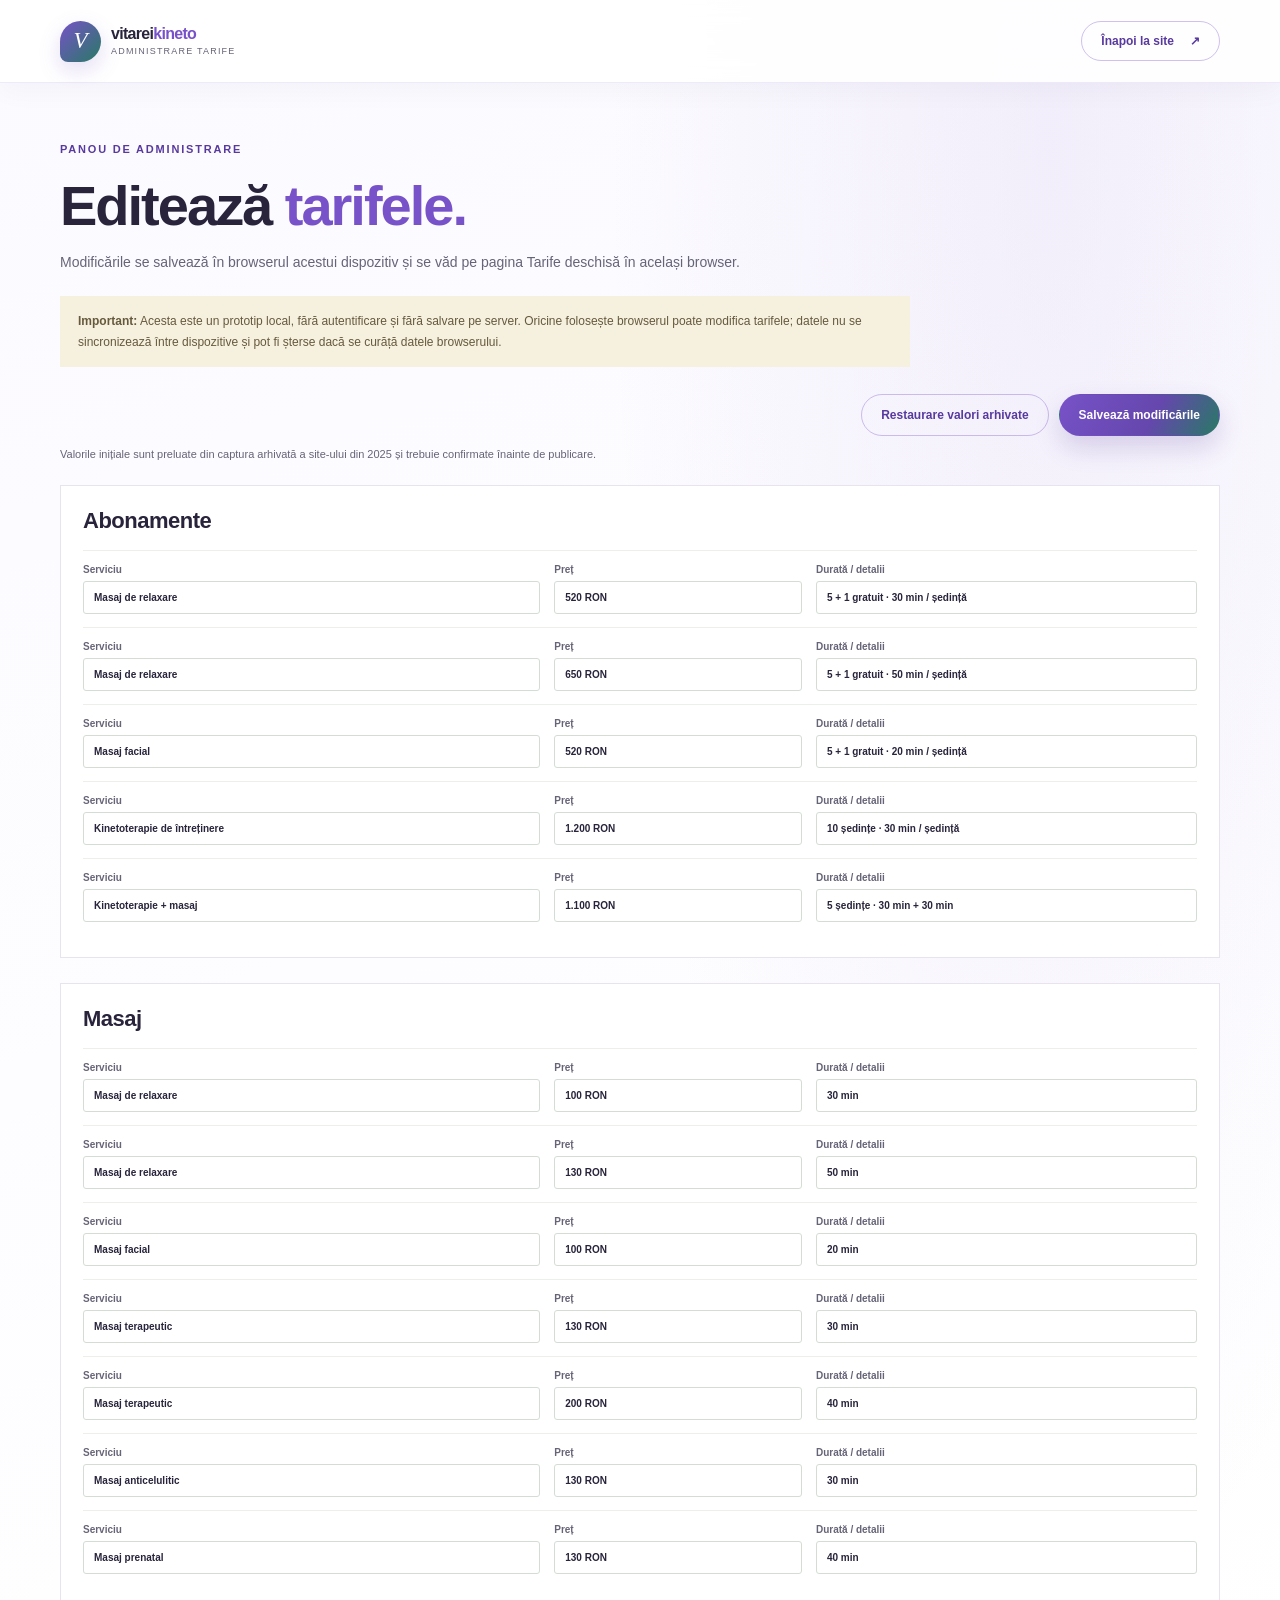
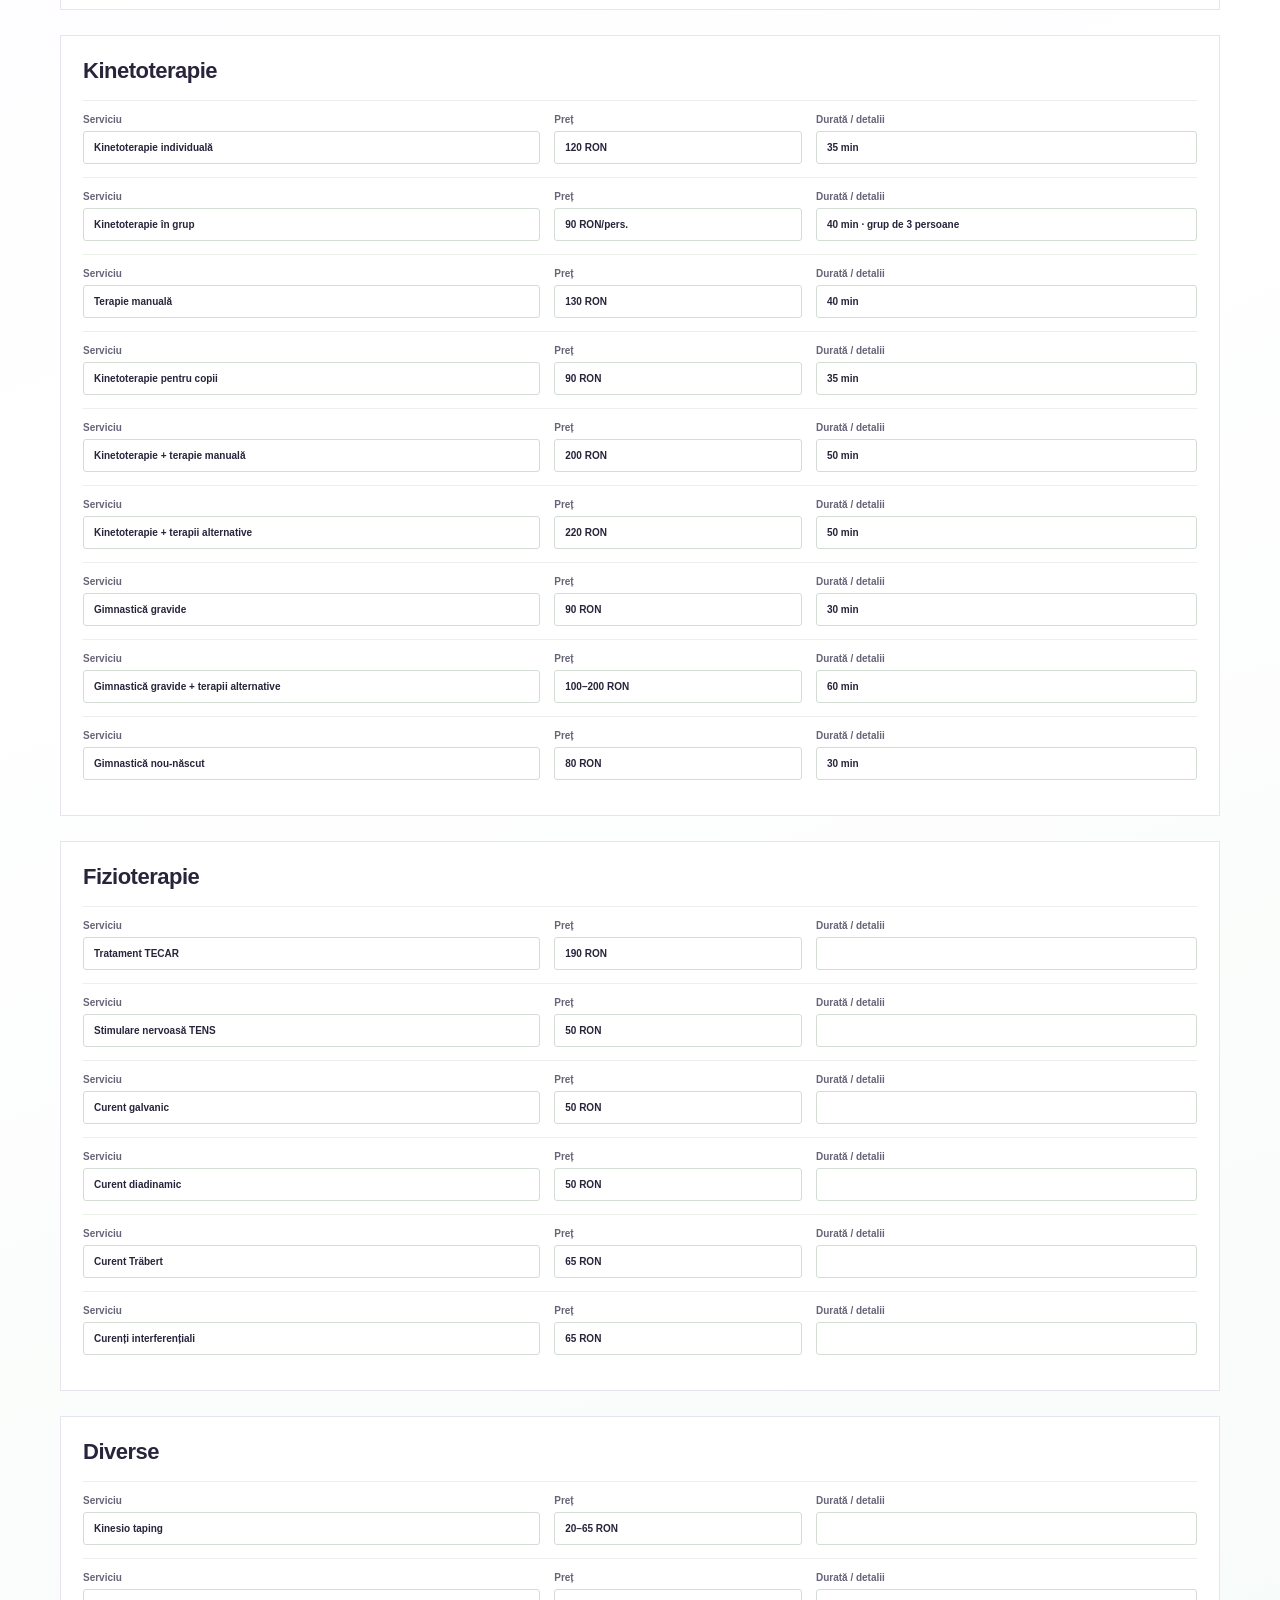
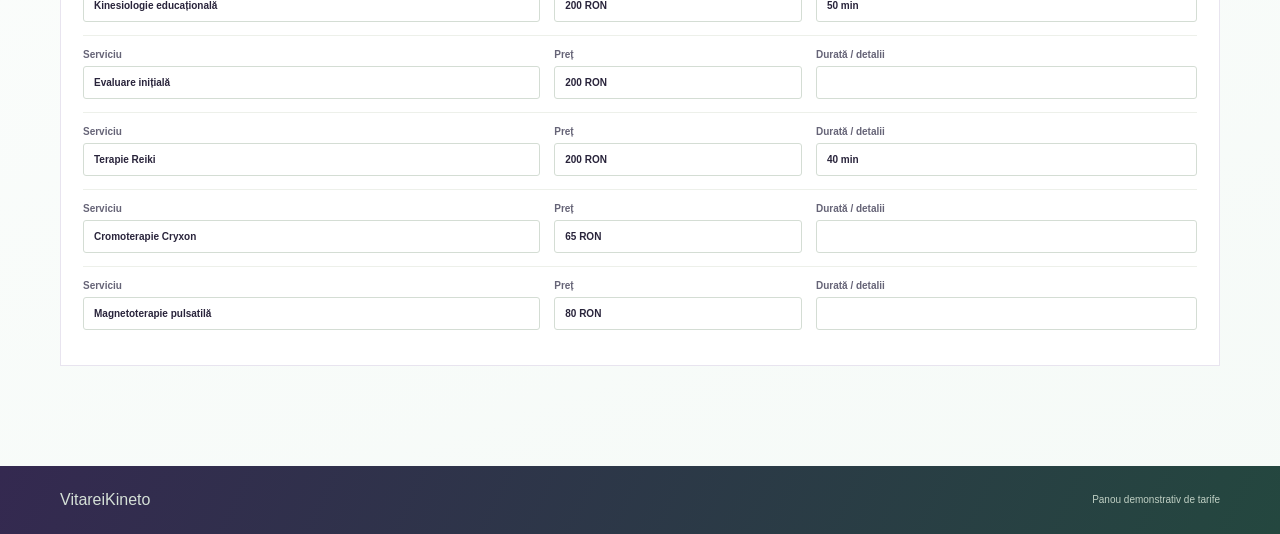
==== admin.html @ f24ebfab "Publish VitareiKineto website Co-authored-by: Copilot <223556219+Copilot@users.noreply.github.com>" ====
<!doctype html>
<html lang="ro">
<head>
  <meta charset="utf-8">
  <meta name="viewport" content="width=device-width, initial-scale=1">
  <meta name="theme-color" content="#f6f7f1">
  <title>Administrare tarife — VitareiKineto</title>
  <link rel="stylesheet" href="styles.css">
  <script src="data.js" defer></script>
  <script src="admin.js" defer></script>
</head>
<body class="admin-page">
  <header class="site-header">
    <div class="container header-inner">
      <a class="brand" href="index.html"><span class="brand-mark" aria-hidden="true">V</span><span class="brand-name">vitarei<span>kineto</span><small>administrare tarife</small></span></a>
      <a class="button button-outline admin-back" href="index.html#tarife">Înapoi la site <span aria-hidden="true">↗</span></a>
    </div>
  </header>
  <main class="admin-main">
    <div class="container admin-container">
      <p class="eyebrow">Panou de administrare</p>
      <h1>Editează <span>tarifele.</span></h1>
      <p class="admin-intro">Modificările se salvează în browserul acestui dispozitiv și se văd pe pagina Tarife deschisă în același browser.</p>
      <div class="admin-warning"><strong>Important:</strong> Acesta este un prototip local, fără autentificare și fără salvare pe server. Oricine folosește browserul poate modifica tarifele; datele nu se sincronizează între dispozitive și pot fi șterse dacă se curăță datele browserului.</div>
      <div class="admin-toolbar"><p id="admin-status" role="status" aria-live="polite"></p><div><button class="button button-outline" id="reset-prices" type="button">Restaurare valori arhivate</button><button class="button button-primary" id="save-prices" type="button">Salvează modificările</button></div></div>
      <p class="admin-source">Valorile inițiale sunt preluate din captura arhivată a site-ului din 2025 și trebuie confirmate înainte de publicare.</p>
      <div id="admin-price-editor"></div>
    </div>
  </main>
  <footer class="site-footer"><div class="container footer-inner"><a href="index.html">VitareiKineto</a><small>Panou demonstrativ de tarife</small></div></footer>
</body>
</html>
---- styles.css ----
:root {
  --ink: #29243b;
  --muted: #666477;
  --green: #287a65;
  --green-dark: #174c40;
  --green-light: #eaf5f0;
  --purple: #7752c8;
  --purple-dark: #583a9f;
  --purple-soft: #f3effb;
  --cream: #fbfafc;
  --white: #fff;
  --line: #e8e4ef;
  --rust: #b8795b;
  --shadow: 0 18px 50px rgba(50, 38, 73, .12);
  font-family: "DM Sans", "Segoe UI", sans-serif;
  color: var(--ink);
  background: var(--cream);
  scroll-behavior: smooth;
}

* { box-sizing: border-box; }
body { margin: 0; min-width: 320px; background: radial-gradient(circle at top, #faf7ff 0%, #f5f3fb 35%, #eefaf4 100%); }
img { display: block; max-width: 100%; }
a { color: inherit; }
button, input, textarea { font: inherit; }
.container { width: min(1160px, calc(100% - 48px)); margin-inline: auto; }
.section { padding: 104px 0; scroll-margin-top: 85px; }
.section-soft { background: rgba(237, 241, 233, .9); }
.skip-link { position: absolute; z-index: 20; top: -50px; left: 16px; padding: 12px 18px; background: var(--white); }
.skip-link:focus { top: 12px; }

.site-header { position: sticky; z-index: 10; top: 0; border-bottom: 1px solid rgba(139,92,246,.12); background: rgba(255,255,255,.82); backdrop-filter: blur(14px); }
.header-inner { min-height: 82px; display: flex; align-items: center; justify-content: space-between; gap: 24px; }
.brand { display: inline-flex; align-items: center; gap: 10px; text-decoration: none; flex: 0 0 auto; }
.brand-mark { width: 41px; height: 41px; display: grid; place-items: center; color: var(--white); background: linear-gradient(135deg, var(--purple) 0%, var(--green) 100%); border-radius: 50% 50% 50% 8px; font-family: Georgia, serif; font-size: 23px; font-style: italic; box-shadow: 0 10px 18px rgba(139,92,246,.25); }
.brand-name { font-family: Manrope, sans-serif; font-size: 16px; line-height: 1.05; font-weight: 800; letter-spacing: -.7px; }
.brand-name > span { color: var(--purple); }
.brand-name small { display: block; padding-top: 4px; color: var(--muted); font: 500 9px "DM Sans", sans-serif; letter-spacing: 1.2px; text-transform: uppercase; }
.main-nav { display: flex; align-items: center; gap: clamp(12px, 1.6vw, 23px); }
.main-nav a { color: #595d7a; text-decoration: none; font-size: 12px; font-weight: 600; transition: color .2s; }
.main-nav a:hover, .main-nav a:focus-visible { color: var(--purple); }
.main-nav .nav-contact { padding: 12px 16px; color: var(--white); background: linear-gradient(135deg, var(--purple) 0%, var(--green) 100%); border-radius: 999px; box-shadow: 0 12px 24px rgba(139,92,246,.25); }
.menu-toggle { display: none; }

.hero { padding: 72px 0 27px; overflow: hidden; }
.hero-grid { display: grid; grid-template-columns: 1.02fr .98fr; align-items: center; gap: 68px; }
.eyebrow { margin: 0 0 20px; color: var(--purple-dark); font-size: 11px; font-weight: 700; letter-spacing: 1.8px; text-transform: uppercase; }
.eyebrow-dot { width: 7px; height: 7px; display: inline-block; margin-right: 8px; border-radius: 50%; background: var(--purple); vertical-align: 1px; }
h1, h2, h3, h4, p, figure { margin-top: 0; }
h1, h2 { font-family: Manrope, "Segoe UI", sans-serif; color: var(--ink); letter-spacing: -2px; }
h1 { margin-bottom: 23px; font-size: clamp(42px, 5.2vw, 67px); line-height: 1.1; font-weight: 600; }
h1 span, h2 span { color: var(--purple); }
.hero-lead { max-width: 510px; margin-bottom: 30px; color: var(--muted); font-size: 16px; line-height: 1.8; }
.button-row { display: flex; flex-wrap: wrap; align-items: center; gap: 12px; }
.button { min-height: 48px; display: inline-flex; align-items: center; justify-content: center; gap: 16px; padding: 0 19px; border: 1px solid transparent; border-radius: 999px; text-decoration: none; font-size: 12px; font-weight: 700; cursor: pointer; transition: transform .2s, box-shadow .2s, background .2s; }
.button:hover { transform: translateY(-2px); }
.button-primary { color: var(--white); background: linear-gradient(135deg, var(--purple) 0%, var(--green) 100%); box-shadow: 0 12px 26px rgba(139,92,246,.25); }
.button-primary:hover { background: linear-gradient(135deg, var(--purple-dark) 0%, var(--green-dark) 100%); }
.button-quiet { color: var(--purple-dark); background: transparent; }
.button-outline { color: var(--purple-dark); border-color: rgba(139,92,246,.35); background: transparent; }
.button-light { color: var(--green-dark); background: var(--white); }
.hero-note { display: flex; align-items: center; gap: 11px; max-width: 380px; margin-top: 43px; color: var(--muted); font-size: 12px; line-height: 1.6; }
.note-icon { display: grid; width: 32px; height: 32px; flex: 0 0 auto; place-items: center; color: var(--rust); border: 1px solid #d8cabc; border-radius: 50%; }
.hero-visual { position: relative; min-height: 430px; }
.hero-visual > img { width: 100%; height: 430px; object-fit: cover; border-radius: 47% 47% 8px 8px; box-shadow: 0 24px 50px rgba(32, 55, 47, .12); }
.visual-caption { position: absolute; left: -28px; bottom: 36px; display: flex; align-items: center; gap: 12px; padding: 15px 20px; color: var(--ink); background: rgba(255,255,255,.96); box-shadow: var(--shadow); font-size: 12px; line-height: 1.7; border: 1px solid rgba(57,100,81,.08); }
.caption-icon { display: grid; width: 39px; height: 39px; place-items: center; color: var(--green); border-radius: 50%; background: var(--green-light); font-size: 18px; }
.visual-label { position: absolute; right: 12px; bottom: 12px; padding: 8px 10px; color: #fff; background: rgba(32,62,51,.74); font-size: 8px; font-weight: 700; letter-spacing: 1.2px; }
.hero-bottom { display: flex; align-items: center; gap: 18px; margin-top: 49px; color: #77847c; font-size: 10px; letter-spacing: .3px; }
.hero-line { width: 60px; height: 1px; background: #b9c5ba; }

.intro-grid, .equipment-grid { display: grid; grid-template-columns: .9fr 1.1fr; gap: 100px; align-items: start; }
h2 { margin-bottom: 0; font-size: clamp(34px, 4vw, 48px); line-height: 1.18; font-weight: 600; }
.intro-copy { max-width: 570px; padding-top: 4px; }
.intro-copy p, .equipment-copy > p, .method-copy > p, .contact-copy > p { color: var(--muted); font-size: 14px; line-height: 1.9; }
.intro-copy p:first-child { color: var(--ink); font-size: 17px; }
.intro-copy .about-promise { margin-bottom: 12px; color: var(--green); font-weight: 700; }
.values-list { display: flex; flex-wrap: wrap; gap: 7px; margin: 0 0 18px; }
.values-list span { padding: 7px 10px; color: var(--green); border: 1px solid #cbd6cc; border-radius: 30px; font-size: 10px; font-weight: 700; }
.text-link { display: inline-flex; align-items: center; gap: 12px; margin-top: 11px; color: var(--green); font-size: 12px; font-weight: 700; text-decoration: none; }
.text-link:hover { text-decoration: underline; }

.section-heading { display: flex; align-items: end; justify-content: space-between; gap: 50px; margin-bottom: 43px; }
.section-heading > p { max-width: 370px; margin-bottom: 5px; color: var(--muted); font-size: 13px; line-height: 1.8; }
.trust { padding-top: 30px; }
.trust-grid { display: grid; grid-template-columns: repeat(3, minmax(0, 1fr)); gap: 18px; }
.trust-card { padding: 28px 24px; border: 1px solid rgba(57,100,81,.12); border-radius: 18px; background: rgba(255,255,255,.72); box-shadow: 0 14px 28px rgba(32,55,47,.04); }
.trust-badge { display: inline-flex; align-items: center; justify-content: center; width: 42px; height: 42px; margin-bottom: 18px; color: var(--green); background: linear-gradient(135deg, #edf4ee 0%, #dfece2 100%); border-radius: 50%; font: 700 11px Manrope, sans-serif; }
.trust-card h3 { margin: 0 0 10px; font: 700 18px Manrope, sans-serif; }
.trust-card p { margin: 0; color: var(--muted); font-size: 12px; line-height: 1.8; }
.service-grid { display: grid; grid-template-columns: repeat(3, 1fr); gap: 16px; }
.service-card { min-height: 250px; padding: 25px 24px; border: 1px solid var(--line); background: linear-gradient(180deg, rgba(255,255,255,.82) 0%, rgba(247,250,245,.94) 100%); border-radius: 18px; transition: transform .2s, box-shadow .2s, border-color .2s; }
.service-card:hover { transform: translateY(-4px); box-shadow: var(--shadow); border-color: rgba(57,100,81,.22); }
.service-icon { width: 42px; height: 42px; display: grid; place-items: center; margin-bottom: 15px; color: var(--green); background: linear-gradient(135deg, #edf3ee 0%, #e0eadf 100%); border-radius: 50%; font-size: 20px; box-shadow: inset 0 0 0 1px rgba(57,100,81,.06); }
.service-number { margin-bottom: 7px; color: #a1aea4; font-size: 9px; letter-spacing: 1.4px; }
.service-card h3 { margin-bottom: 9px; font: 700 17px Manrope, sans-serif; }
.service-description { min-height: 43px; margin-bottom: 6px; color: var(--muted); font-size: 12px; line-height: 1.7; }
.service-card .text-link { margin-top: 10px; font-size: 11px; }
.service-modal { position: fixed; inset: 0; z-index: 50; display: grid; place-items: center; padding: 24px; }
.service-modal[hidden] { display: none; }
.service-modal-backdrop { position: absolute; inset: 0; background: rgba(17, 27, 24, .52); backdrop-filter: blur(2px); }
.service-modal-dialog { position: relative; z-index: 1; width: min(760px, 100%); max-height: 80vh; overflow: auto; padding: 34px 28px 28px; background: linear-gradient(180deg, #ffffff 0%, #f8faf7 100%); border: 1px solid rgba(57,100,81,.14); border-radius: 16px; box-shadow: 0 28px 80px rgba(32, 55, 47, .18); }
.service-modal-close { position: absolute; top: 12px; right: 12px; width: 38px; height: 38px; display: grid; place-items: center; border: 1px solid var(--line); background: var(--white); color: var(--ink); border-radius: 50%; font-size: 24px; line-height: 1; cursor: pointer; transition: transform .2s ease, background .2s ease; }
.service-modal-close:hover { transform: rotate(90deg); background: var(--green-light); }
.service-modal-body h3 { margin-bottom: 16px; color: var(--green); font: 800 28px Manrope, sans-serif; letter-spacing: -.8px; }
.service-modal-body h4 { margin: 18px 0 8px; color: var(--green-dark); font: 700 17px Manrope, sans-serif; }
.service-modal-body p,
.service-modal-body li { color: var(--muted); font-size: 13px; line-height: 1.9; }
.service-modal-body ol,
.service-modal-body ul { margin: 14px 0 18px; padding-left: 22px; }
.service-modal-body li + li { margin-top: 4px; }
.service-modal-body ul { list-style: disc; }
.service-modal-body ol > li { margin-bottom: 10px; }
.service-modal-body strong { color: var(--ink); }
.center-action { margin-top: 32px; text-align: center; }

@media (max-width: 640px) {
  .service-modal { padding: 18px; }
  .service-modal-dialog { padding: 38px 18px 20px; border-radius: 12px; }
  .service-modal-body h3 { font-size: 24px; }
  .service-modal-body p,
  .service-modal-body li { font-size: 12px; }
}

.section-dark { color: var(--white); background: var(--green-dark); }
.method-grid { display: grid; grid-template-columns: .7fr 1.3fr; gap: 64px; align-items: start; }
.method-art { position: relative; }
.method-art img { position: sticky; top: 110px; }
.method-art img { width: 100%; height: 355px; object-fit: cover; border-radius: 7px; }
.eyebrow-light { color: #bdcfc2; }
.method-copy h2 { margin-bottom: 20px; color: var(--white); }
.method-copy h2 span { color: #bdd0c0; }
.method-copy > p { color: #cfdbd0; }
.method-copy .method-intro { color: var(--white); font-size: 16px; }
.method-quote { margin: 20px 0; padding-left: 17px; color: #d7e2d9; border-left: 2px solid #9db8a2; font-family: Georgia, serif; font-size: 16px; font-style: italic; line-height: 1.7; }
.method-quote cite { display: block; color: #aebfb2; font: 11px "DM Sans", sans-serif; }
.method-steps { display: grid; gap: 12px; margin: 28px 0; }
.method-step { padding: 19px; color: var(--ink); background: #f6f7f1; border-radius: 4px; }
.method-step > span { color: var(--green); font-size: 9px; font-weight: 700; letter-spacing: 1.4px; text-transform: uppercase; }
.method-step h3 { margin: 6px 0 9px; font: 700 17px Manrope, sans-serif; }
.method-step p { margin: 7px 0; color: var(--muted); font-size: 12px; line-height: 1.75; }
.method-step > strong { color: var(--green); font-size: 11px; }
.method-price { display: grid; gap: 6px; margin: 20px 0; padding: 20px; border: 1px solid #77917e; }
.method-price span { color: #c6d4c9; font-size: 10px; letter-spacing: 1px; text-transform: uppercase; }
.method-price strong { color: #fff; font: 700 24px Manrope, sans-serif; }
.method-price small { color: #c6d4c9; font-size: 10px; line-height: 1.7; }
.method-copy .archive-conflict { padding: 13px 15px; color: #f0dfb8; border-left: 2px solid #d5b875; background: rgba(255,255,255,.06); font-size: 11px; }
.method-copy .small-note { margin: 18px 0 25px; color: #aebfb2; font-size: 11px; }

.team-grid { display: grid; grid-template-columns: repeat(2, 1fr); gap: 18px; }
.team-card { display: flex; align-items: flex-start; gap: 18px; padding: 20px; border: 1px solid var(--line); background: #fff; }
.team-card > div:last-child { min-width: 0; flex: 1; }
.team-avatar { width: 70px; height: 70px; display: grid; flex: 0 0 auto; place-items: center; border-radius: 50%; font: 700 19px Manrope, sans-serif; }
.avatar-one { color: #496957; background: #dce8da; }
.avatar-two { color: #96674f; background: #f0dfd2; }
.team-card h3 { margin-bottom: 4px; font: 700 16px Manrope, sans-serif; }
.team-card p { margin-bottom: 6px; color: var(--green); font-size: 12px; }
.team-card span { color: var(--muted); font-size: 11px; }
.team-bio p { margin: 11px 0 6px; color: var(--muted); font-size: 11px; line-height: 1.7; }
.team-bio ul { margin: 7px 0 12px; padding-left: 18px; color: var(--muted); font-size: 11px; line-height: 1.8; }

.pricing-heading { margin-bottom: 25px; }
.archive-notice { display: inline-block; margin: 0 0 28px; padding: 11px 14px; color: #6b654e; background: #f6f0df; font-size: 11px; line-height: 1.6; }
.archive-notice a { color: var(--green); font-weight: 700; }
.pricing-list { display: grid; grid-template-columns: repeat(2, minmax(0, 1fr)); gap: 22px; }
.price-group { padding: 22px 24px; background: rgba(255,255,255,.88); border: 1px solid rgba(57,100,81,.12); border-radius: 18px; box-shadow: 0 12px 28px rgba(32, 55, 47, .04); }
.price-category { margin: 0 0 12px; color: var(--green); font: 700 17px Manrope, sans-serif; }
.price-items { display: grid; gap: 10px; }
.price-row { display: flex; align-items: start; justify-content: space-between; gap: 18px; padding: 14px 0; border-bottom: 1px solid #edf0ea; }
.price-row:last-child { padding-bottom: 2px; border-bottom: 0; }
.price-info h4 { margin: 0 0 4px; font-size: 12px; font-weight: 700; }
.price-info p { margin: 0; color: var(--muted); font-size: 10px; line-height: 1.7; }
.price-amount { flex: 0 0 auto; color: var(--green); font: 800 13px Manrope, sans-serif; text-align: right; }
.pricing-footer { display: flex; justify-content: space-between; align-items: center; gap: 20px; margin-top: 24px; color: var(--muted); font-size: 11px; }
.pricing-footer .text-link { margin: 0; }

.gallery-grid { display: grid; grid-template-columns: 1.4fr 1fr 1fr; gap: 15px; }
.gallery-item { position: relative; min-height: 225px; margin: 0; overflow: hidden; background: var(--green-light); }
.gallery-item img { width: 100%; height: 100%; min-height: 225px; object-fit: cover; transition: transform .4s; }
.gallery-item:hover img { transform: scale(1.04); }
.gallery-large img { min-height: 320px; }
.gallery-item figcaption { position: absolute; right: 12px; bottom: 12px; left: 12px; padding: 12px 14px; color: var(--ink); background: rgba(255,255,255,.92); font-size: 12px; font-weight: 700; }
.gallery-item figcaption small { display: block; margin-top: 4px; color: var(--muted); font-size: 9px; font-weight: 400; }

.equipment-grid { grid-template-columns: .85fr 1.15fr; align-items: center; }
.equipment-copy { max-width: 570px; }
.equipment-tags { display: flex; flex-wrap: wrap; gap: 9px; margin: 22px 0; }
.equipment-tags span { padding: 10px 13px; color: var(--green); border: 1px solid #cbd6cc; border-radius: 30px; background: rgba(255,255,255,.5); font-size: 11px; }
.equipment-photo-grid { display: grid; grid-template-columns: repeat(2, minmax(0, 1fr)); gap: 12px; margin: 20px 0 25px; }
.equipment-photo { position: relative; min-width: 0; margin: 0; overflow: hidden; border: 1px solid #d5dfd4; background: #e7eee5; }
.equipment-photo img { width: 100%; aspect-ratio: 1.45; object-fit: cover; transition: transform .3s ease; }
.equipment-photo:hover img { transform: scale(1.035); }
.equipment-photo figcaption { padding: 10px 12px; color: var(--ink); background: #fff; font-size: 11px; font-weight: 700; }
.equipment-photo figcaption small { display: block; margin-top: 4px; color: var(--muted); font-size: 9px; font-weight: 400; }
.equipment-list { display: grid; gap: 10px; margin: 20px 0; }
.equipment-item { padding: 16px; border: 1px solid #d5dfd4; background: rgba(255,255,255,.6); }
.equipment-item h3 { margin: 0 0 7px; color: var(--green-dark); font: 700 14px Manrope, sans-serif; }
.equipment-item p { margin: 0; color: var(--muted); font-size: 11px; line-height: 1.75; }
.small-note { color: var(--muted); font-size: 11px; line-height: 1.7; }

.testimonials { background: rgba(255,255,255,.4); }
.testimonial-grid { display: grid; grid-template-columns: repeat(3, 1fr); gap: 18px; margin-top: 18px; }
.testimonial-card { padding: 28px 24px; border: 1px solid var(--line); background: rgba(255,255,255,.8); box-shadow: 0 10px 26px rgba(32, 55, 47, .04); border-radius: 12px; }
.testimonial-card p { margin: 0 0 18px; color: var(--muted); font-size: 13px; line-height: 1.8; }
.testimonial-meta { display: flex; flex-direction: column; gap: 3px; }
.testimonial-meta strong { color: var(--green-dark); font-size: 12px; }
.testimonial-meta span { color: var(--muted); font-size: 10px; letter-spacing: .08em; text-transform: uppercase; }

.contact { background: #fff; }
.contact-grid { display: grid; grid-template-columns: 1fr .8fr; gap: 95px; align-items: start; }
.contact-copy > p { max-width: 465px; margin-top: 20px; }
.contact-details { display: grid; gap: 17px; margin-top: 33px; }
.contact-details > div { display: flex; gap: 13px; align-items: start; }
.detail-icon { width: 34px; height: 34px; display: grid; flex: 0 0 auto; place-items: center; color: var(--green); border-radius: 50%; background: var(--green-light); font-size: 15px; }
.contact-details p { margin: 0; color: var(--muted); font-size: 12px; line-height: 1.8; }
.contact-details strong { color: var(--ink); }
.contact-details a { text-decoration: none; }
.contact-form { padding: 28px; background: linear-gradient(180deg, #f8faf7 0%, #f1f5ef 100%); border: 1px solid var(--line); border-radius: 18px; box-shadow: 0 16px 38px rgba(32,55,47,.04); }
.contact-form h3 { margin-bottom: 5px; font: 700 19px Manrope, sans-serif; }
.contact-form > p { margin-bottom: 21px; color: var(--muted); font-size: 11px; }
.contact-form label { display: block; margin: 13px 0 6px; color: var(--ink); font-size: 11px; font-weight: 600; }
.contact-form input, .contact-form textarea { width: 100%; padding: 11px 12px; border: 1px solid #d4ddd4; border-radius: 3px; outline: none; background: #fff; }
.contact-form input:focus, .contact-form textarea:focus { border-color: var(--green); box-shadow: 0 0 0 3px rgba(57,100,81,.12); }
.contact-form textarea { resize: vertical; }
.contact-form button { width: 100%; margin-top: 17px; }
.form-status { min-height: 15px; margin: 9px 0 0; color: var(--green); font-size: 10px; }

.site-footer { padding: 25px 0; background: var(--green-dark); color: #d5e0d7; }
.footer-inner { display: flex; align-items: center; justify-content: space-between; gap: 20px; }
.footer-brand .brand-mark { color: var(--green-dark); background: #c9d8c9; }
.footer-brand .brand-name, .footer-brand .brand-name small { color: #fff; }
.footer-brand .brand-name > span { color: #bcd0c1; }
.footer-inner p, .footer-inner small, .footer-admin { margin: 0; color: #c0d0c4; font-size: 10px; }
.footer-inner a { text-decoration: none; }
.footer-admin:hover { text-decoration: underline; }

.admin-main { min-height: 75vh; padding: 60px 0 100px; }
.admin-container > h1 { margin-bottom: 14px; font-size: clamp(38px, 5vw, 56px); }
.admin-intro { max-width: 700px; margin-bottom: 22px; color: var(--muted); font-size: 14px; line-height: 1.7; }
.admin-warning { max-width: 850px; padding: 15px 18px; color: #665a3d; background: #f6f0df; font-size: 12px; line-height: 1.7; }
.admin-toolbar { display: flex; align-items: center; justify-content: space-between; gap: 20px; margin: 27px 0 12px; }
.admin-toolbar > div { display: flex; flex-wrap: wrap; gap: 10px; }
.admin-toolbar .button { min-height: 42px; }
#admin-status { margin: 0; font-size: 12px; }
.admin-status-success { color: var(--green); }
.admin-status-error, .error-message { color: #a33a32; }
.admin-source { margin-bottom: 25px; color: var(--muted); font-size: 11px; }
.admin-category { margin-top: 25px; padding: 22px; background: #fff; border: 1px solid var(--line); }
.admin-category h2 { margin: 0 0 16px; font-size: 22px; letter-spacing: -.5px; }
.admin-price-row { display: grid; grid-template-columns: 1.2fr .65fr 1fr; gap: 14px; padding: 13px 0; border-top: 1px solid #edf0ea; }
.admin-field { display: block; color: var(--muted); font-size: 10px; font-weight: 700; }
.admin-field input { width: 100%; margin-top: 6px; padding: 10px; border: 1px solid #d4ddd4; border-radius: 3px; color: var(--ink); background: #fff; }
.admin-field input:focus { outline: 2px solid rgba(57,100,81,.25); border-color: var(--green); }
.admin-back { min-height: 40px; }

@media (max-width: 1000px) {
  .main-nav { gap: 12px; }
  .main-nav a { font-size: 10px; }
  .main-nav .nav-contact { padding: 10px 12px; }
  .hero-grid { gap: 40px; }
  .intro-grid, .equipment-grid { gap: 55px; }
  .contact-grid { gap: 55px; }
}

@media (max-width: 760px) {
  .container { width: min(100% - 36px, 560px); }
  .section { padding: 75px 0; }
  .header-inner { min-height: 70px; }
  .menu-toggle { display: inline-flex; padding: 9px 13px; color: var(--green); border: 1px solid #b7c5b9; border-radius: 4px; background: transparent; font-size: 12px; font-weight: 700; }
  .main-nav { position: absolute; top: 69px; right: 0; left: 0; display: none; align-items: stretch; padding: 12px 20px 20px; border-bottom: 1px solid var(--line); background: var(--cream); }
  .main-nav.is-open { display: grid; gap: 0; }
  .main-nav a { padding: 12px 8px; border-bottom: 1px solid #e5e9e1; font-size: 13px; }
  .main-nav .nav-contact { margin-top: 10px; text-align: center; }
  .hero { padding: 53px 0 23px; }
  .hero-grid, .intro-grid, .method-grid, .equipment-grid, .contact-grid { grid-template-columns: 1fr; gap: 35px; }
  h1 { font-size: clamp(41px, 10vw, 58px); }
  .hero-visual { min-height: 0; margin: 4px 10px 0 20px; }
  .hero-visual > img { height: min(90vw, 420px); }
  .visual-caption { left: -20px; bottom: 26px; }
  .hero-bottom { flex-wrap: wrap; margin-top: 31px; }
  .section-heading { align-items: start; flex-direction: column; gap: 15px; margin-bottom: 30px; }
  .section-heading > p { margin-bottom: 0; }
  .trust-grid { grid-template-columns: 1fr; }
  .service-grid { grid-template-columns: repeat(2, 1fr); gap: 11px; }
  .service-card { min-height: 245px; padding: 18px 15px; }
  .method-grid { gap: 30px; }
  .method-art img { position: static; height: 280px; }
  .method-art img { height: 280px; }
  .team-grid { grid-template-columns: 1fr; }
  .equipment-photo-grid { gap: 9px; }
  .equipment-photo figcaption { padding: 9px; font-size: 10px; }
  .pricing-list { grid-template-columns: 1fr; gap: 13px; }
  .testimonial-grid { grid-template-columns: 1fr; }
  .price-group { padding: 18px; }
  .gallery-grid { grid-template-columns: 1fr 1fr; }
  .gallery-large { grid-column: span 2; }
  .gallery-large img { min-height: 250px; }
  .gallery-item, .gallery-item img { min-height: 180px; }
  .contact-form { padding: 22px; }
  .footer-inner { flex-wrap: wrap; }
  .footer-inner p { order: 2; width: 100%; }
  .admin-main { padding: 45px 0 70px; }
  .admin-toolbar { align-items: flex-start; flex-direction: column; }
  .admin-price-row { grid-template-columns: 1fr 1fr; }
  .admin-field-name, .admin-field-details { grid-column: span 2; }
}

@media (max-width: 440px) {
  .container { width: calc(100% - 30px); }
  .hero-lead { font-size: 14px; }
  .button-row { align-items: stretch; flex-direction: column; }
  .button-row .button { width: 100%; }
  .service-grid { grid-template-columns: 1fr; }
  .service-card { min-height: auto; }
  .service-description { min-height: 0; }
  .pricing-footer { align-items: flex-start; flex-direction: column; gap: 6px; }
  .gallery-grid { grid-template-columns: 1fr; }
  .gallery-large { grid-column: auto; }
  .gallery-item, .gallery-item img, .gallery-large img { min-height: 220px; }
  .admin-toolbar > div { width: 100%; flex-direction: column; }
  .admin-toolbar .button { width: 100%; }
  .admin-category { padding: 16px 13px; }
}

@media (prefers-reduced-motion: reduce) {
  *, *::before, *::after { scroll-behavior: auto !important; transition-duration: .01ms !important; }
}

body { background: radial-gradient(ellipse at 82% 4%, rgba(119,82,200,.08), transparent 30%), linear-gradient(160deg, #fbfaff 0%, #fff 52%, #f5faf7 100%); }
.section-soft { background: linear-gradient(135deg, rgba(243,239,251,.78), rgba(234,245,240,.74)); }
.site-header { border-color: rgba(119,82,200,.12); background: rgba(255,255,255,.88); box-shadow: 0 8px 26px rgba(41,36,59,.035); }
.brand-mark { box-shadow: 0 8px 22px rgba(119,82,200,.2); }
.main-nav a { transition: color .2s ease, background .2s ease; }
.main-nav .nav-contact { box-shadow: 0 8px 20px rgba(119,82,200,.2); }
.button, .service-card, .trust-card, .price-group, .testimonial-card, .contact-form { transition: transform .22s ease, box-shadow .22s ease, border-color .22s ease, background .22s ease; }
.button-primary { background: linear-gradient(120deg, var(--purple) 0%, #6547ad 58%, var(--green) 100%); box-shadow: 0 12px 26px rgba(94,67,158,.2); }
.button-primary:hover { box-shadow: 0 16px 30px rgba(94,67,158,.26); }
.button-outline { border-color: rgba(119,82,200,.35); }
.note-icon { color: var(--purple); border-color: rgba(119,82,200,.24); }
.hero-visual > img { border-radius: 46% 46% 20px 20px; box-shadow: 0 30px 65px rgba(41,36,59,.14); }
.visual-caption { border: 1px solid rgba(119,82,200,.1); border-radius: 15px; }
.caption-icon, .detail-icon { color: var(--purple-dark); background: var(--purple-soft); }
.hero-bottom { color: #777487; }
.hero-line { background: linear-gradient(90deg, var(--purple), var(--green)); }
.intro-copy .about-promise, .text-link { color: var(--purple-dark); }
.values-list span, .equipment-tags span { color: var(--green-dark); border-color: rgba(40,122,101,.2); background: rgba(255,255,255,.62); }
.trust-card, .service-card, .testimonial-card { border-color: rgba(119,82,200,.12); background: rgba(255,255,255,.84); box-shadow: 0 14px 36px rgba(41,36,59,.045); }
.trust-card:hover, .service-card:hover, .testimonial-card:hover { transform: translateY(-4px); border-color: rgba(119,82,200,.28); box-shadow: 0 20px 42px rgba(41,36,59,.09); }
.trust-badge, .service-icon { color: var(--purple-dark); background: linear-gradient(135deg, var(--purple-soft), var(--green-light)); }
.service-number { color: #887aab; }
.service-modal-backdrop { background: rgba(29,25,43,.62); backdrop-filter: blur(5px); }
.service-modal-dialog { border-color: rgba(119,82,200,.18); border-radius: 22px; box-shadow: 0 32px 90px rgba(29,25,43,.24); }
.service-modal-close:hover { color: var(--purple-dark); background: var(--purple-soft); }
.service-modal-body h3 { color: var(--purple-dark); }
.service-modal-body h4 { color: var(--green-dark); }
.section-dark { background: linear-gradient(135deg, #382d59 0%, #26384b 52%, #174c40 100%); }
.method-art img { border: 1px solid rgba(255,255,255,.18); border-radius: 22px; box-shadow: 0 24px 54px rgba(13,20,29,.2); }
.method-step { border: 1px solid rgba(255,255,255,.5); border-radius: 14px; box-shadow: 0 10px 24px rgba(18,26,34,.08); }
.method-step > span, .method-step > strong { color: var(--purple-dark); }
.method-price { border-color: rgba(204,190,242,.5); border-radius: 14px; background: rgba(255,255,255,.06); }
.method-copy .method-quote { border-color: #b7a3e6; }
.team-card { border-color: rgba(119,82,200,.12); border-radius: 18px; box-shadow: 0 12px 30px rgba(41,36,59,.04); }
.avatar-one { color: var(--green-dark); background: var(--green-light); }
.avatar-two { color: var(--purple-dark); background: var(--purple-soft); }
.team-card p { color: var(--purple-dark); }
.pricing-list { gap: 18px; }
.price-group { border-color: rgba(119,82,200,.12); border-radius: 20px; box-shadow: 0 14px 34px rgba(41,36,59,.05); }
.price-group:hover { transform: translateY(-2px); box-shadow: 0 20px 42px rgba(41,36,59,.09); }
.price-category { color: var(--purple-dark); }
.price-row { border-color: #efedf4; }
.price-amount { color: var(--green-dark); }
.gallery-item { border-radius: 18px; box-shadow: 0 14px 34px rgba(41,36,59,.08); }
.gallery-item img { transition: transform .5s ease; }
.gallery-item figcaption { right: 14px; bottom: 14px; left: 14px; border: 1px solid rgba(255,255,255,.72); border-radius: 12px; background: rgba(255,255,255,.9); backdrop-filter: blur(10px); }
.equipment-photo { border-color: rgba(119,82,200,.14); border-radius: 16px; box-shadow: 0 10px 28px rgba(41,36,59,.06); }
.equipment-photo figcaption { background: rgba(255,255,255,.96); }
.equipment-item { border-color: rgba(119,82,200,.12); border-radius: 14px; background: rgba(255,255,255,.72); }
.equipment-item h3 { color: var(--purple-dark); }
.testimonials { background: linear-gradient(135deg, rgba(243,239,251,.62), rgba(255,255,255,.76)); }
.testimonial-card { border-radius: 18px; }
.testimonial-meta strong { color: var(--green-dark); }
.contact { background: rgba(255,255,255,.78); }
.contact-form { border-color: rgba(119,82,200,.14); border-radius: 22px; background: linear-gradient(145deg, #fff 0%, #f7f4fc 56%, #f1f8f4 100%); box-shadow: 0 20px 48px rgba(41,36,59,.08); }
.contact-form input, .contact-form textarea { border-color: #e3dfeb; border-radius: 10px; }
.contact-form input:focus, .contact-form textarea:focus { border-color: var(--purple); box-shadow: 0 0 0 3px rgba(119,82,200,.13); }
.form-status { color: var(--green-dark); }
.site-footer { background: linear-gradient(115deg, #342950 0%, #24473f 100%); }
.footer-brand .brand-mark { color: #fff; background: linear-gradient(135deg, #8e74d2, #48a087); }
.footer-brand .brand-name > span { color: #c8b7f0; }
.menu-toggle { color: var(--purple-dark); border-color: rgba(119,82,200,.3); border-radius: 999px; }
.main-nav .nav-contact:hover { color: #fff; background: linear-gradient(120deg, var(--purple-dark), var(--green-dark)); }
a:focus-visible, button:focus-visible, input:focus-visible, textarea:focus-visible { outline: 3px solid rgba(119,82,200,.45); outline-offset: 3px; }

@media (max-width: 760px) {
  .main-nav { border-color: var(--line); background: rgba(255,255,255,.97); box-shadow: 0 18px 28px rgba(41,36,59,.08); }
  .main-nav a { border-color: #efedf4; }
  .main-nav .nav-contact { border-bottom: 0; }
  .hero-visual > img { border-radius: 42% 42% 18px 18px; }
  .team-grid { grid-template-columns: 1fr; }
}
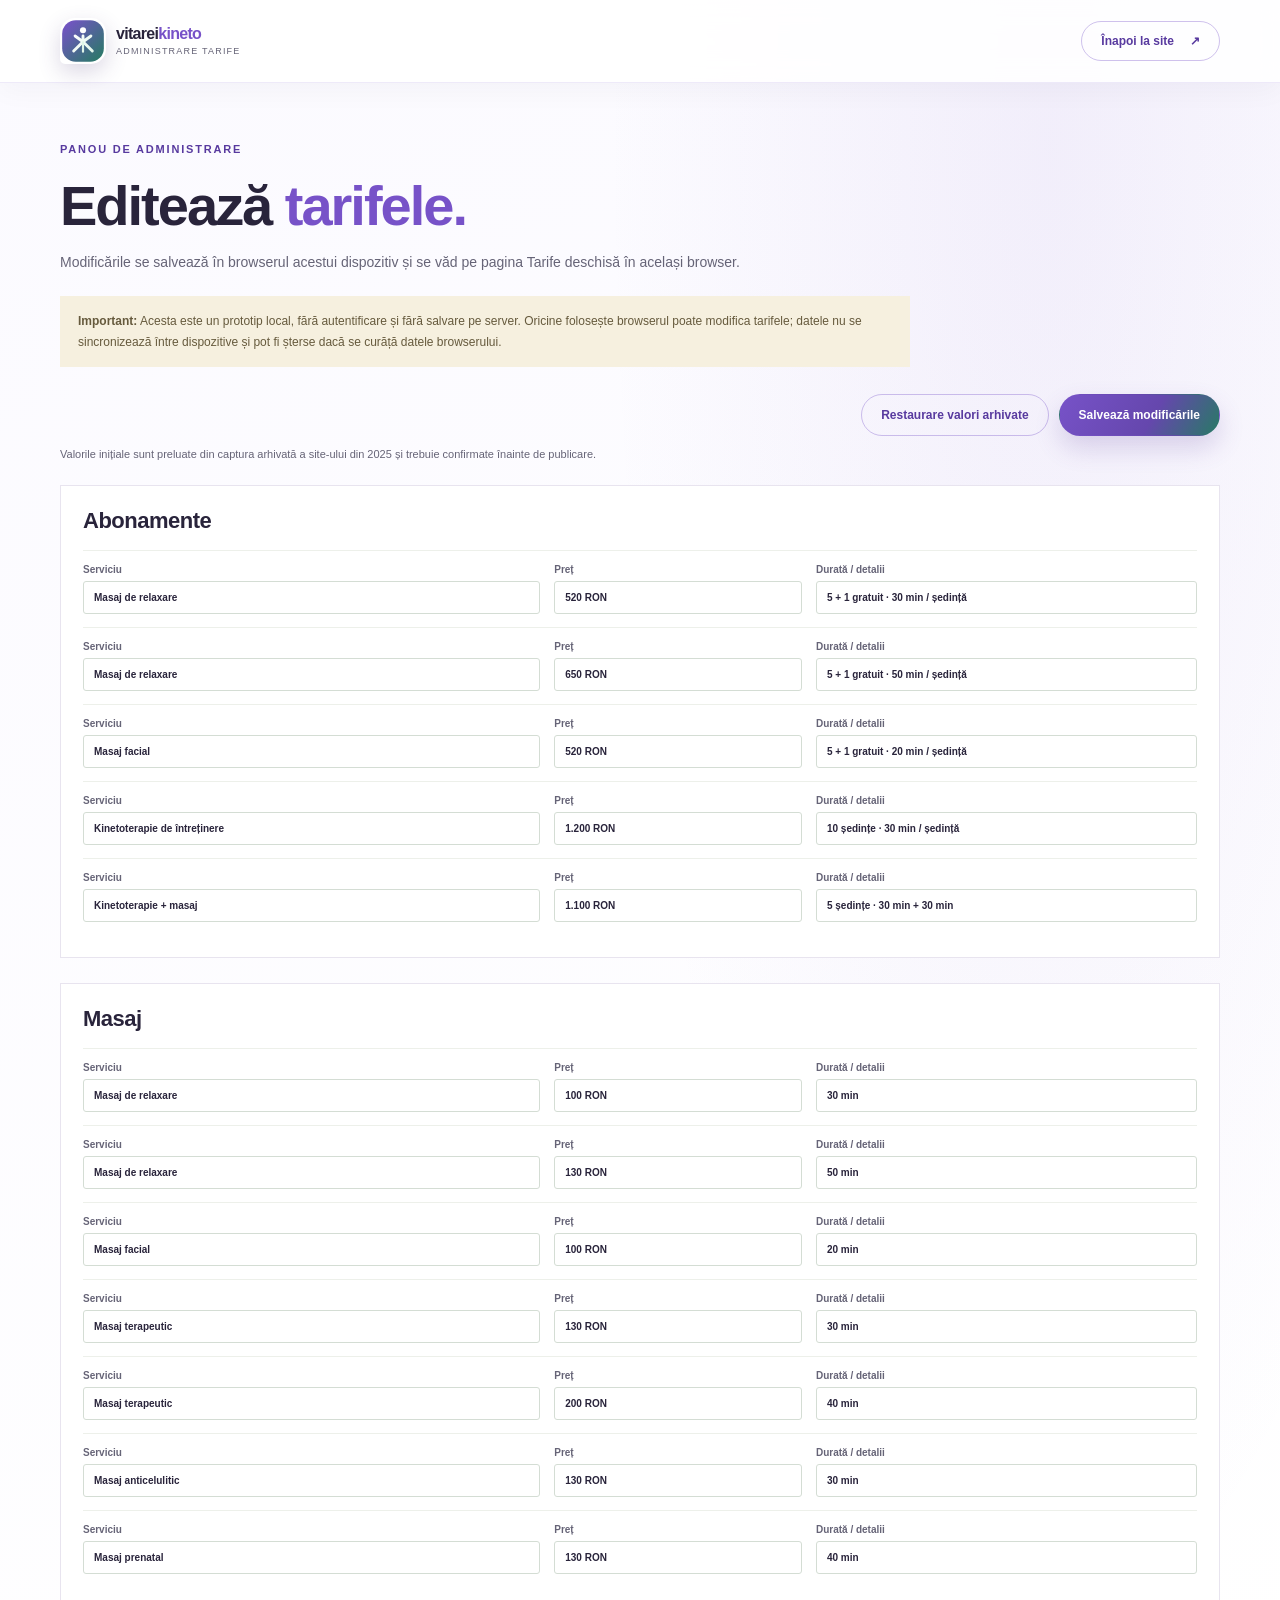
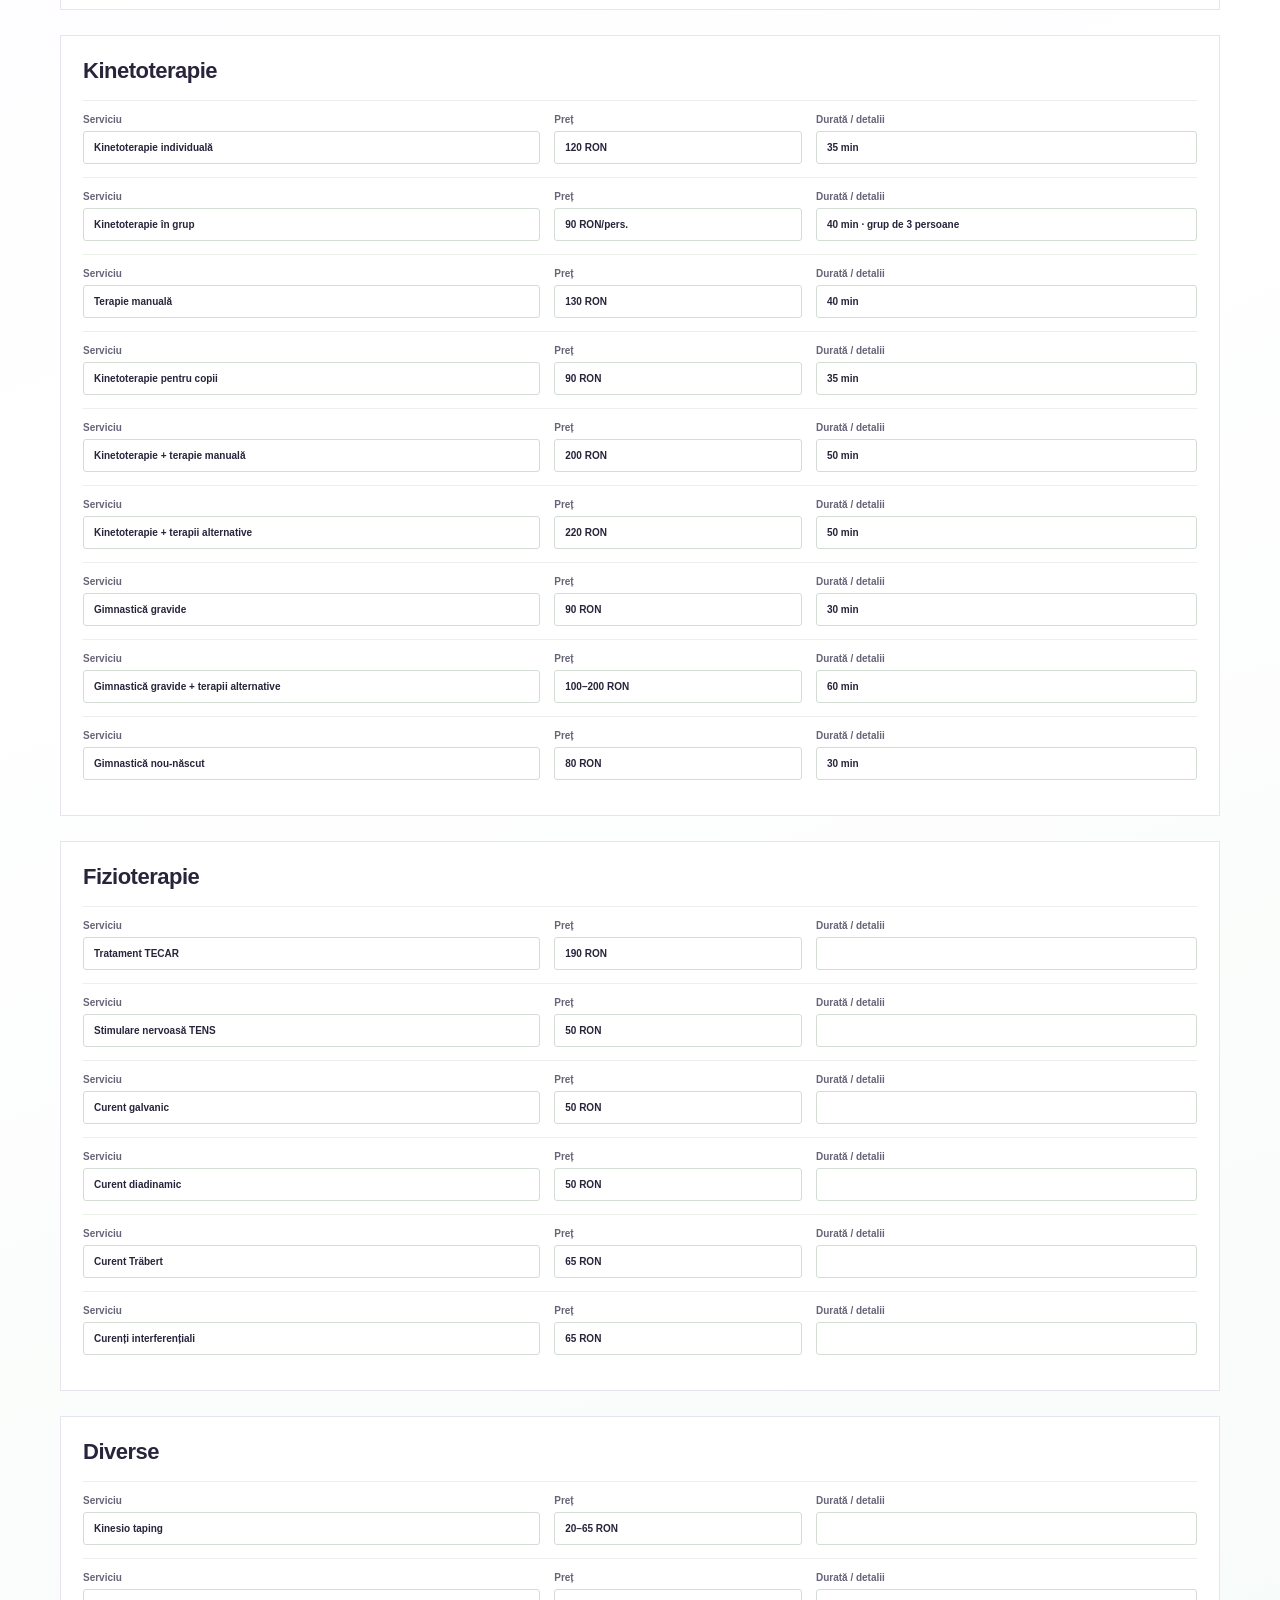
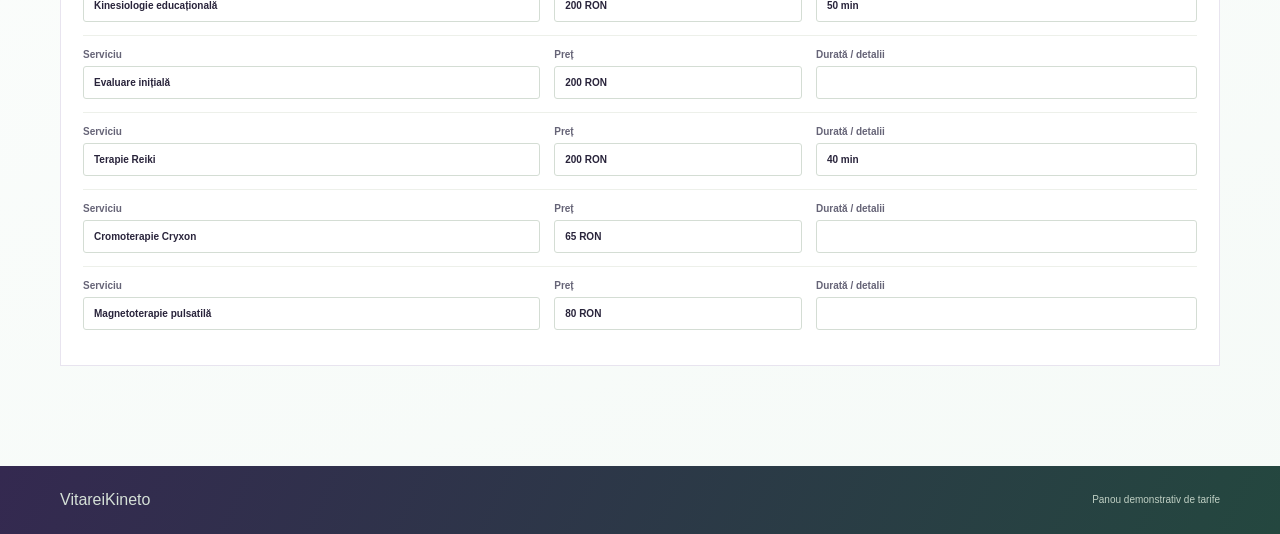
==== commit ff63b0c8: "Refresh VitareiKineto logo Co-authored-by: Copilot <223556219+Copilot@users.noreply.github.com>" ====
--- a/admin.html
+++ b/admin.html
@@ -12,7 +12,7 @@
 <body class="admin-page">
   <header class="site-header">
     <div class="container header-inner">
-      <a class="brand" href="index.html"><span class="brand-mark" aria-hidden="true">V</span><span class="brand-name">vitarei<span>kineto</span><small>administrare tarife</small></span></a>
+      <a class="brand" href="index.html"><span class="brand-mark"><img class="brand-symbol" src="images/vitareikineto-mark.svg" alt=""></span><span class="brand-name">vitarei<span>kineto</span><small>administrare tarife</small></span></a>
       <a class="button button-outline admin-back" href="index.html#tarife">Înapoi la site <span aria-hidden="true">↗</span></a>
     </div>
   </header>
--- a/styles.css
+++ b/styles.css
@@ -32,7 +32,8 @@
 .site-header { position: sticky; z-index: 10; top: 0; border-bottom: 1px solid rgba(139,92,246,.12); background: rgba(255,255,255,.82); backdrop-filter: blur(14px); }
 .header-inner { min-height: 82px; display: flex; align-items: center; justify-content: space-between; gap: 24px; }
 .brand { display: inline-flex; align-items: center; gap: 10px; text-decoration: none; flex: 0 0 auto; }
-.brand-mark { width: 41px; height: 41px; display: grid; place-items: center; color: var(--white); background: linear-gradient(135deg, var(--purple) 0%, var(--green) 100%); border-radius: 50% 50% 50% 8px; font-family: Georgia, serif; font-size: 23px; font-style: italic; box-shadow: 0 10px 18px rgba(139,92,246,.25); }
+.brand-mark { width: 46px; height: 46px; display: block; flex: 0 0 auto; overflow: hidden; border-radius: 15px 15px 15px 5px; box-shadow: 0 8px 20px rgba(73,57,119,.18); }
+.brand-symbol { display: block; width: 100%; height: 100%; }
 .brand-name { font-family: Manrope, sans-serif; font-size: 16px; line-height: 1.05; font-weight: 800; letter-spacing: -.7px; }
 .brand-name > span { color: var(--purple); }
 .brand-name small { display: block; padding-top: 4px; color: var(--muted); font: 500 9px "DM Sans", sans-serif; letter-spacing: 1.2px; text-transform: uppercase; }
@@ -227,7 +228,7 @@
 
 .site-footer { padding: 25px 0; background: var(--green-dark); color: #d5e0d7; }
 .footer-inner { display: flex; align-items: center; justify-content: space-between; gap: 20px; }
-.footer-brand .brand-mark { color: var(--green-dark); background: #c9d8c9; }
+.footer-brand .brand-mark { background: none; }
 .footer-brand .brand-name, .footer-brand .brand-name small { color: #fff; }
 .footer-brand .brand-name > span { color: #bcd0c1; }
 .footer-inner p, .footer-inner small, .footer-admin { margin: 0; color: #c0d0c4; font-size: 10px; }
@@ -329,7 +330,7 @@
 body { background: radial-gradient(ellipse at 82% 4%, rgba(119,82,200,.08), transparent 30%), linear-gradient(160deg, #fbfaff 0%, #fff 52%, #f5faf7 100%); }
 .section-soft { background: linear-gradient(135deg, rgba(243,239,251,.78), rgba(234,245,240,.74)); }
 .site-header { border-color: rgba(119,82,200,.12); background: rgba(255,255,255,.88); box-shadow: 0 8px 26px rgba(41,36,59,.035); }
-.brand-mark { box-shadow: 0 8px 22px rgba(119,82,200,.2); }
+.brand-mark { box-shadow: 0 8px 22px rgba(73,57,119,.2); }
 .main-nav a { transition: color .2s ease, background .2s ease; }
 .main-nav .nav-contact { box-shadow: 0 8px 20px rgba(119,82,200,.2); }
 .button, .service-card, .trust-card, .price-group, .testimonial-card, .contact-form { transition: transform .22s ease, box-shadow .22s ease, border-color .22s ease, background .22s ease; }
@@ -385,7 +386,7 @@
 .contact-form input:focus, .contact-form textarea:focus { border-color: var(--purple); box-shadow: 0 0 0 3px rgba(119,82,200,.13); }
 .form-status { color: var(--green-dark); }
 .site-footer { background: linear-gradient(115deg, #342950 0%, #24473f 100%); }
-.footer-brand .brand-mark { color: #fff; background: linear-gradient(135deg, #8e74d2, #48a087); }
+.footer-brand .brand-mark { background: none; }
 .footer-brand .brand-name > span { color: #c8b7f0; }
 .menu-toggle { color: var(--purple-dark); border-color: rgba(119,82,200,.3); border-radius: 999px; }
 .main-nav .nav-contact:hover { color: #fff; background: linear-gradient(120deg, var(--purple-dark), var(--green-dark)); }
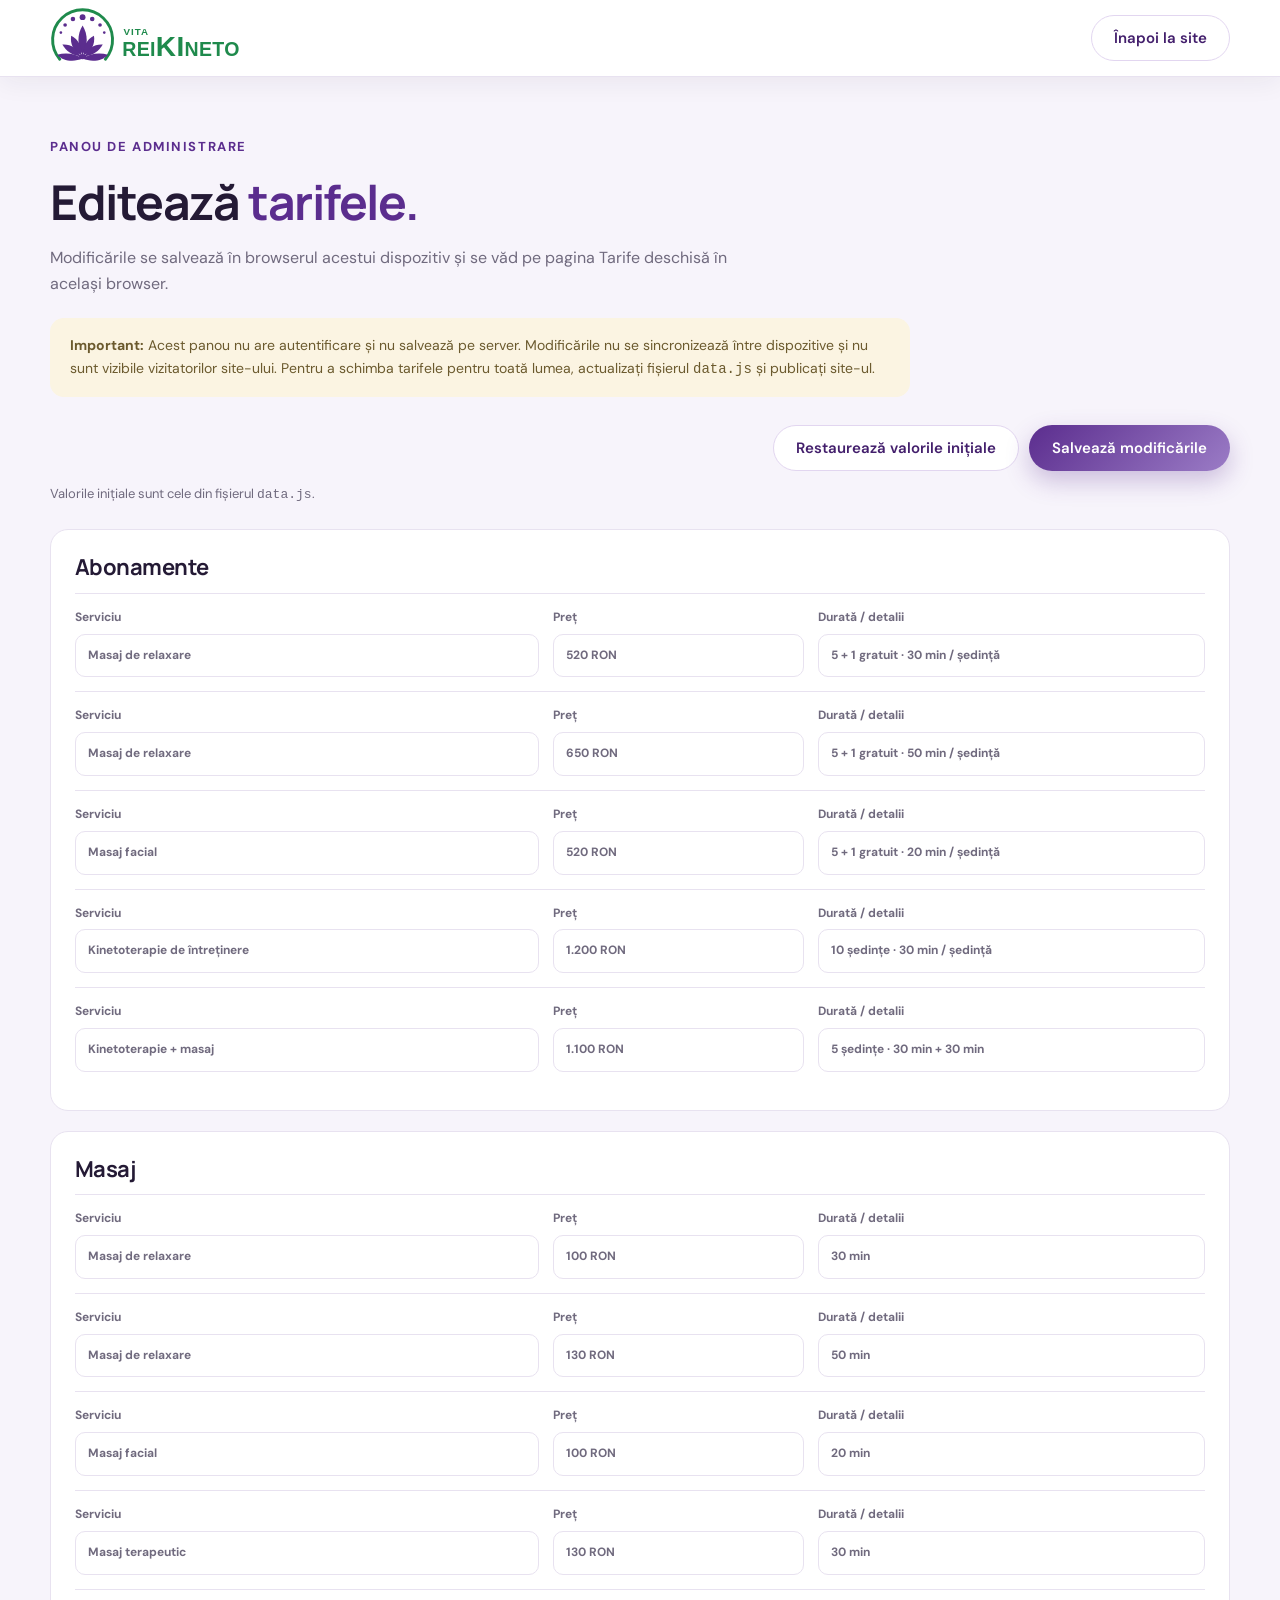
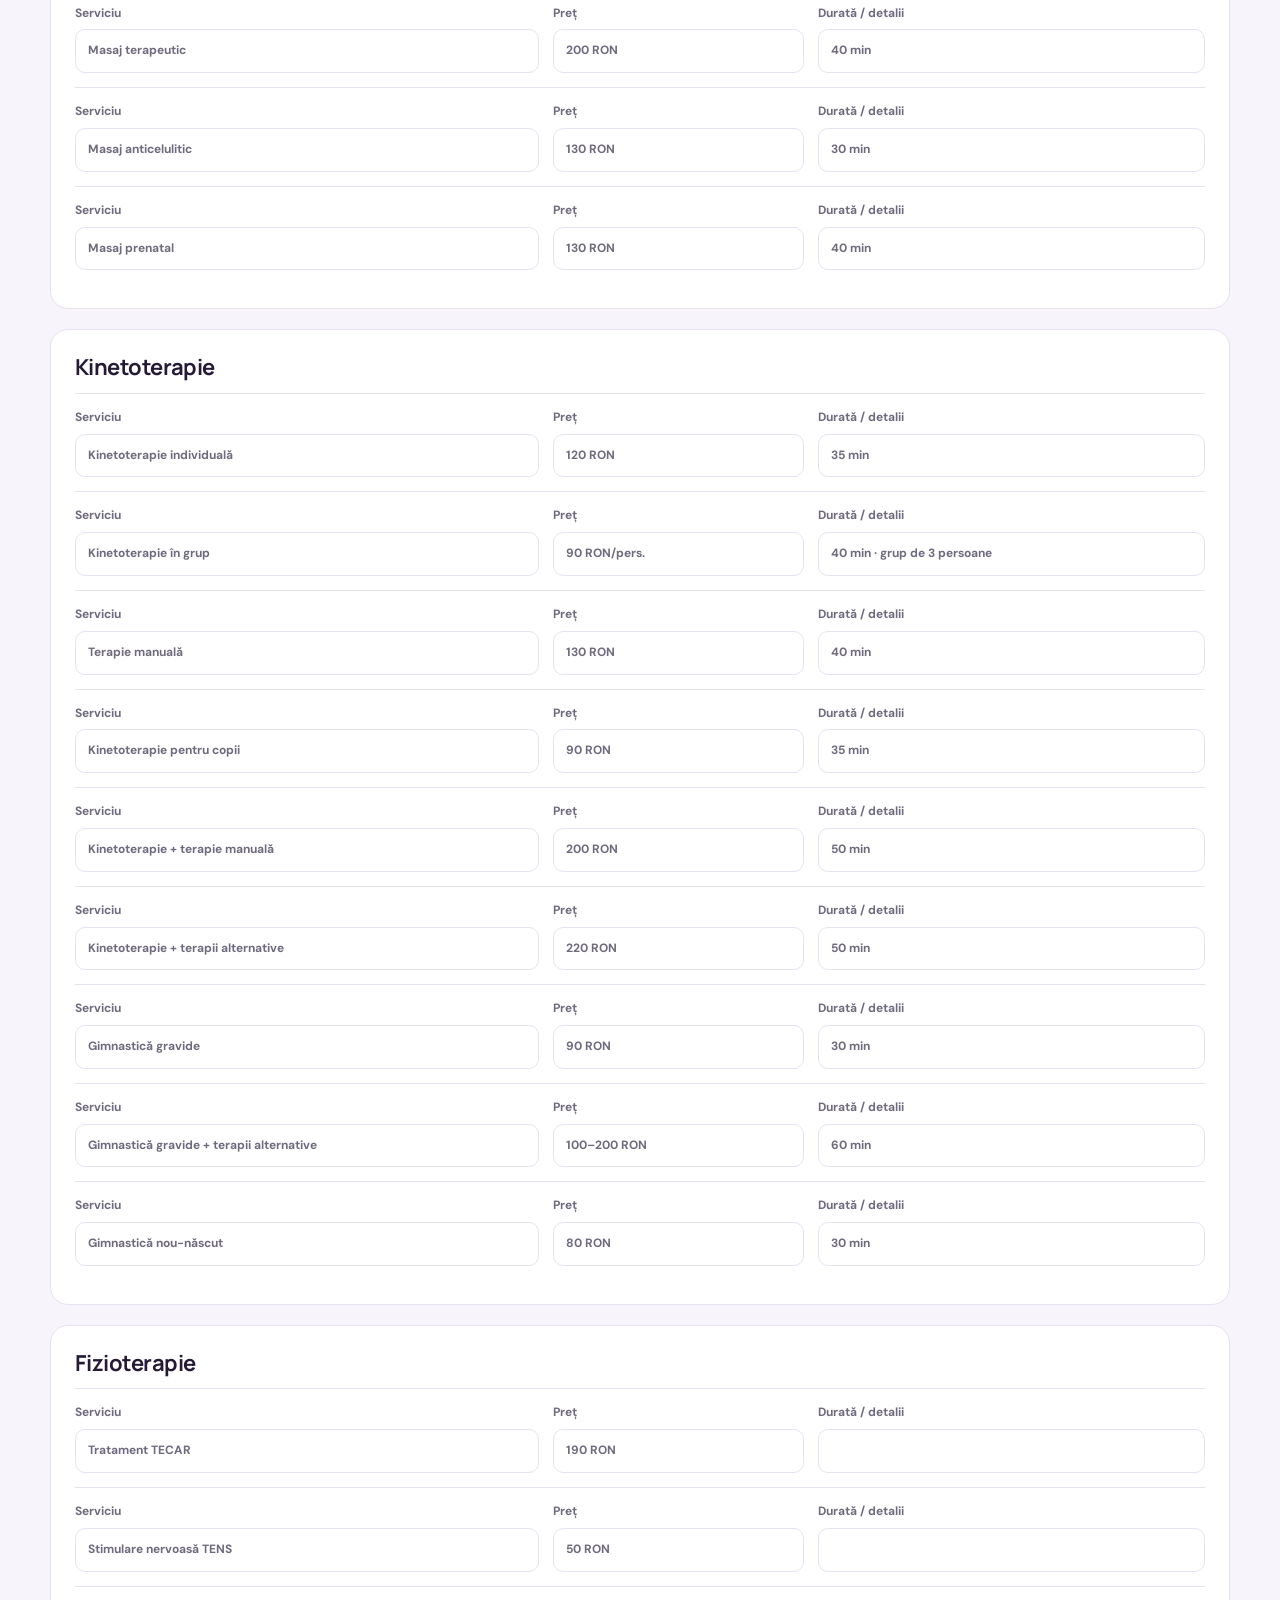
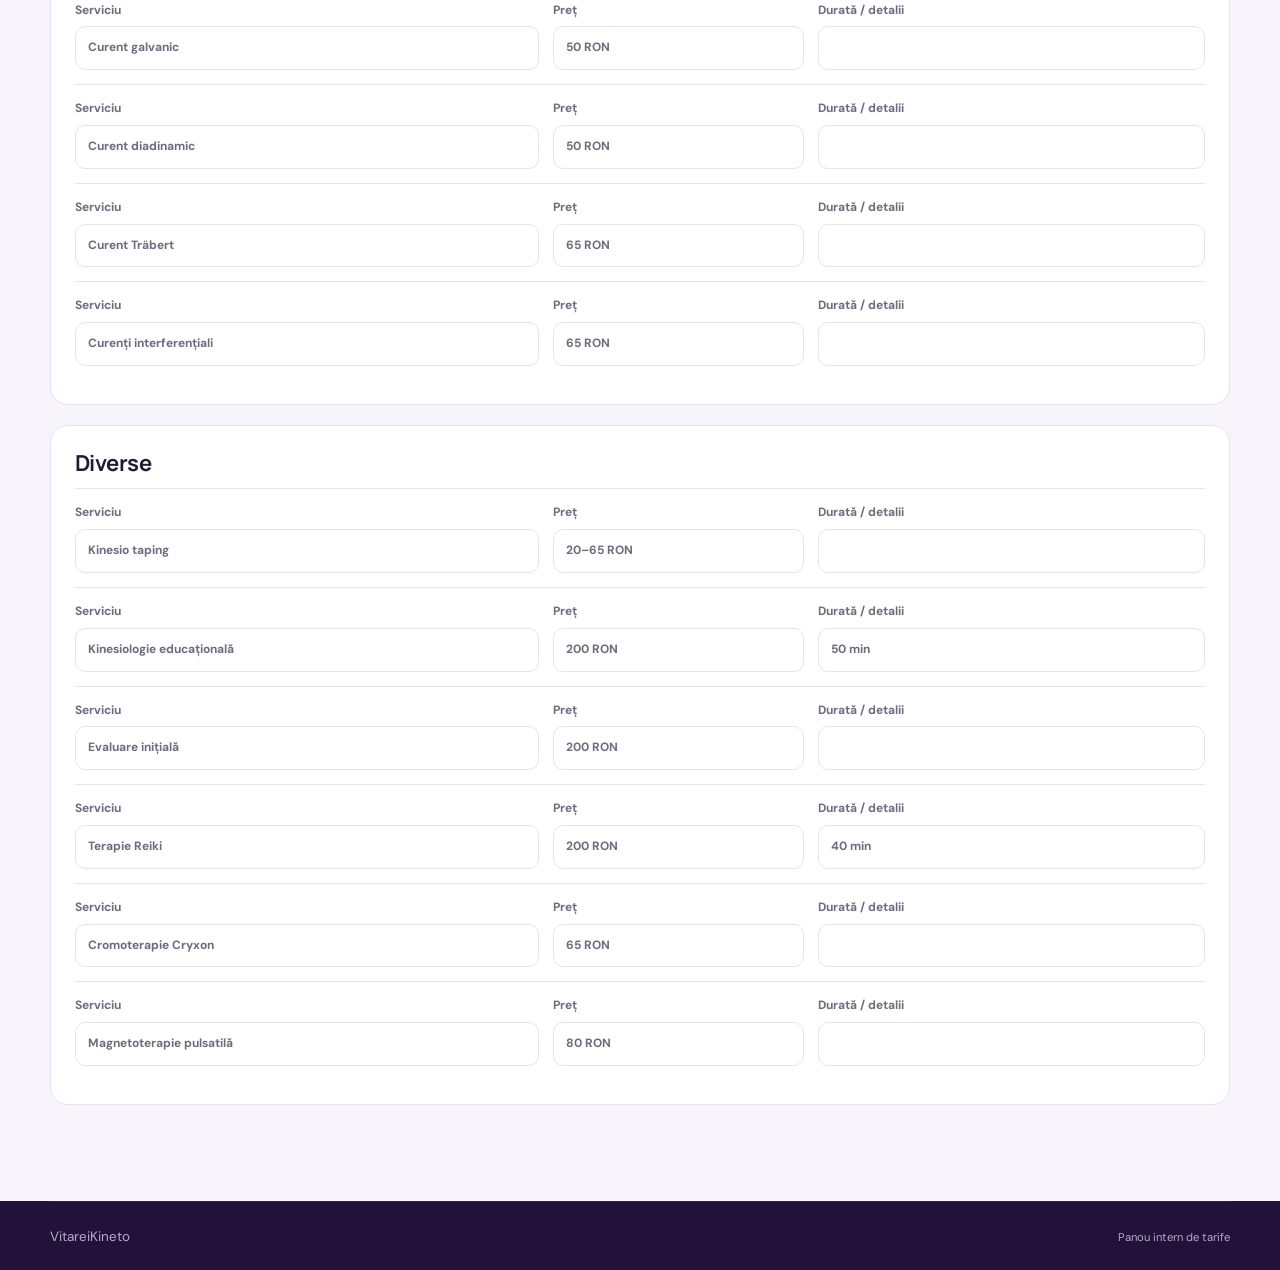
==== commit f107707f: "Redesign site with Vita ReiKineto branding - New logo (recreated from business card) and green/purpl" ====
--- a/admin.html
+++ b/admin.html
@@ -3,17 +3,22 @@
 <head>
   <meta charset="utf-8">
   <meta name="viewport" content="width=device-width, initial-scale=1">
-  <meta name="theme-color" content="#f6f7f1">
+  <meta name="robots" content="noindex, nofollow">
+  <meta name="theme-color" content="#ffffff">
   <title>Administrare tarife — VitareiKineto</title>
+  <link rel="icon" type="image/svg+xml" href="images/vitareikineto-mark.svg">
+  <link rel="preconnect" href="https://fonts.googleapis.com">
+  <link rel="preconnect" href="https://fonts.gstatic.com" crossorigin>
+  <link href="https://fonts.googleapis.com/css2?family=DM+Sans:opsz,wght@9..40,400;9..40,500;9..40,600;9..40,700&family=Manrope:wght@500;600;700;800&display=swap" rel="stylesheet">
   <link rel="stylesheet" href="styles.css">
   <script src="data.js" defer></script>
   <script src="admin.js" defer></script>
 </head>
 <body class="admin-page">
-  <header class="site-header">
+  <header class="site-header is-scrolled">
     <div class="container header-inner">
-      <a class="brand" href="index.html"><span class="brand-mark"><img class="brand-symbol" src="images/vitareikineto-mark.svg" alt=""></span><span class="brand-name">vitarei<span>kineto</span><small>administrare tarife</small></span></a>
-      <a class="button button-outline admin-back" href="index.html#tarife">Înapoi la site <span aria-hidden="true">↗</span></a>
+      <a class="brand" href="index.html"><img class="brand-logo" src="images/vitareikineto-logo-horizontal.svg" alt="Vita ReiKineto" width="215" height="60"></a>
+      <a class="button button-outline" href="index.html#tarife">Înapoi la site</a>
     </div>
   </header>
   <main class="admin-main">
@@ -21,12 +26,12 @@
       <p class="eyebrow">Panou de administrare</p>
       <h1>Editează <span>tarifele.</span></h1>
       <p class="admin-intro">Modificările se salvează în browserul acestui dispozitiv și se văd pe pagina Tarife deschisă în același browser.</p>
-      <div class="admin-warning"><strong>Important:</strong> Acesta este un prototip local, fără autentificare și fără salvare pe server. Oricine folosește browserul poate modifica tarifele; datele nu se sincronizează între dispozitive și pot fi șterse dacă se curăță datele browserului.</div>
-      <div class="admin-toolbar"><p id="admin-status" role="status" aria-live="polite"></p><div><button class="button button-outline" id="reset-prices" type="button">Restaurare valori arhivate</button><button class="button button-primary" id="save-prices" type="button">Salvează modificările</button></div></div>
-      <p class="admin-source">Valorile inițiale sunt preluate din captura arhivată a site-ului din 2025 și trebuie confirmate înainte de publicare.</p>
+      <div class="admin-warning"><strong>Important:</strong> Acest panou nu are autentificare și nu salvează pe server. Modificările nu se sincronizează între dispozitive și nu sunt vizibile vizitatorilor site-ului. Pentru a schimba tarifele pentru toată lumea, actualizați fișierul <code>data.js</code> și publicați site-ul.</div>
+      <div class="admin-toolbar"><p id="admin-status" role="status" aria-live="polite"></p><div><button class="button button-outline" id="reset-prices" type="button">Restaurează valorile inițiale</button><button class="button button-primary" id="save-prices" type="button">Salvează modificările</button></div></div>
+      <p class="admin-source">Valorile inițiale sunt cele din fișierul <code>data.js</code>.</p>
       <div id="admin-price-editor"></div>
     </div>
   </main>
-  <footer class="site-footer"><div class="container footer-inner"><a href="index.html">VitareiKineto</a><small>Panou demonstrativ de tarife</small></div></footer>
+  <footer class="site-footer"><div class="container footer-bottom"><a href="index.html">VitareiKineto</a><small>Panou intern de tarife</small></div></footer>
 </body>
 </html>
--- a/styles.css
+++ b/styles.css
@@ -1,401 +1,461 @@
+/* ==========================================================================
+   VitareiKineto — stiluri
+   ========================================================================== */
+
 :root {
-  --ink: #29243b;
-  --muted: #666477;
-  --green: #287a65;
-  --green-dark: #174c40;
-  --green-light: #eaf5f0;
-  --purple: #7752c8;
-  --purple-dark: #583a9f;
-  --purple-soft: #f3effb;
-  --cream: #fbfafc;
-  --white: #fff;
-  --line: #e8e4ef;
-  --rust: #b8795b;
-  --shadow: 0 18px 50px rgba(50, 38, 73, .12);
-  font-family: "DM Sans", "Segoe UI", sans-serif;
-  color: var(--ink);
-  background: var(--cream);
-  scroll-behavior: smooth;
+  --ink: #241a35;
+  --text: #4b4559;
+  --muted: #706a7e;
+  --purple: #5b2d8e;
+  --purple-dark: #431f6c;
+  --purple-50: #f3eef9;
+  --lavender: #9b7cc6;
+  --purple-100: #e2d6f0;
+  --green: #1f8a4c;
+  --green-dark: #166a39;
+  --green-50: #e9f6ee;
+  --bg: #ffffff;
+  --bg-soft: #f7f4fb;
+  --line: #e8e2f0;
+  --radius: 18px;
+  --radius-sm: 12px;
+  --shadow-sm: 0 2px 8px rgba(36, 26, 53, .06);
+  --shadow: 0 18px 44px rgba(36, 26, 53, .10);
+  --gradient: linear-gradient(135deg, var(--purple) 0%, var(--lavender) 100%);
+  --font-head: "Manrope", "Segoe UI", system-ui, sans-serif;
+  --font-body: "DM Sans", "Segoe UI", system-ui, sans-serif;
+  --header-h: 76px;
+  color-scheme: light;
 }
 
-* { box-sizing: border-box; }
-body { margin: 0; min-width: 320px; background: radial-gradient(circle at top, #faf7ff 0%, #f5f3fb 35%, #eefaf4 100%); }
-img { display: block; max-width: 100%; }
+*, *::before, *::after { box-sizing: border-box; }
+html { scroll-behavior: smooth; scroll-padding-top: calc(var(--header-h) + 12px); -webkit-text-size-adjust: 100%; }
+html.no-scroll, html.menu-open { overflow: hidden; }
+body { margin: 0; min-width: 320px; font: 400 16px/1.65 var(--font-body); color: var(--text); background: var(--bg); -webkit-font-smoothing: antialiased; }
+img { display: block; max-width: 100%; height: auto; }
 a { color: inherit; }
-button, input, textarea { font: inherit; }
-.container { width: min(1160px, calc(100% - 48px)); margin-inline: auto; }
-.section { padding: 104px 0; scroll-margin-top: 85px; }
-.section-soft { background: rgba(237, 241, 233, .9); }
-.skip-link { position: absolute; z-index: 20; top: -50px; left: 16px; padding: 12px 18px; background: var(--white); }
+button, input, select, textarea { font: inherit; color: inherit; }
+h1, h2, h3, h4, p, figure, blockquote, ul, ol, dl, dd { margin: 0; }
+ul, ol { padding: 0; list-style: none; }
+h1, h2, h3, h4 { font-family: var(--font-head); color: var(--ink); line-height: 1.2; }
+h1 span, h2 span { color: var(--green); }
+:focus-visible { outline: 3px solid rgba(91, 45, 142, .45); outline-offset: 3px; border-radius: 6px; }
+
+.icon-sprite { position: absolute; width: 0; height: 0; overflow: hidden; }
+.icon { width: 1.15em; height: 1.15em; flex: 0 0 auto; fill: none; stroke: currentColor; stroke-width: 1.8; stroke-linecap: round; stroke-linejoin: round; }
+
+.container { width: min(1180px, 100% - 48px); margin-inline: auto; }
+.section { padding-block: clamp(72px, 9vw, 112px); }
+.section-soft { background: var(--bg-soft); }
+.skip-link { position: absolute; z-index: 100; top: -60px; left: 16px; padding: 12px 18px; border-radius: 10px; background: var(--ink); color: #fff; }
 .skip-link:focus { top: 12px; }
 
-.site-header { position: sticky; z-index: 10; top: 0; border-bottom: 1px solid rgba(139,92,246,.12); background: rgba(255,255,255,.82); backdrop-filter: blur(14px); }
-.header-inner { min-height: 82px; display: flex; align-items: center; justify-content: space-between; gap: 24px; }
-.brand { display: inline-flex; align-items: center; gap: 10px; text-decoration: none; flex: 0 0 auto; }
-.brand-mark { width: 46px; height: 46px; display: block; flex: 0 0 auto; overflow: hidden; border-radius: 15px 15px 15px 5px; box-shadow: 0 8px 20px rgba(73,57,119,.18); }
-.brand-symbol { display: block; width: 100%; height: 100%; }
-.brand-name { font-family: Manrope, sans-serif; font-size: 16px; line-height: 1.05; font-weight: 800; letter-spacing: -.7px; }
-.brand-name > span { color: var(--purple); }
-.brand-name small { display: block; padding-top: 4px; color: var(--muted); font: 500 9px "DM Sans", sans-serif; letter-spacing: 1.2px; text-transform: uppercase; }
-.main-nav { display: flex; align-items: center; gap: clamp(12px, 1.6vw, 23px); }
-.main-nav a { color: #595d7a; text-decoration: none; font-size: 12px; font-weight: 600; transition: color .2s; }
-.main-nav a:hover, .main-nav a:focus-visible { color: var(--purple); }
-.main-nav .nav-contact { padding: 12px 16px; color: var(--white); background: linear-gradient(135deg, var(--purple) 0%, var(--green) 100%); border-radius: 999px; box-shadow: 0 12px 24px rgba(139,92,246,.25); }
-.menu-toggle { display: none; }
-
-.hero { padding: 72px 0 27px; overflow: hidden; }
-.hero-grid { display: grid; grid-template-columns: 1.02fr .98fr; align-items: center; gap: 68px; }
-.eyebrow { margin: 0 0 20px; color: var(--purple-dark); font-size: 11px; font-weight: 700; letter-spacing: 1.8px; text-transform: uppercase; }
-.eyebrow-dot { width: 7px; height: 7px; display: inline-block; margin-right: 8px; border-radius: 50%; background: var(--purple); vertical-align: 1px; }
-h1, h2, h3, h4, p, figure { margin-top: 0; }
-h1, h2 { font-family: Manrope, "Segoe UI", sans-serif; color: var(--ink); letter-spacing: -2px; }
-h1 { margin-bottom: 23px; font-size: clamp(42px, 5.2vw, 67px); line-height: 1.1; font-weight: 600; }
-h1 span, h2 span { color: var(--purple); }
-.hero-lead { max-width: 510px; margin-bottom: 30px; color: var(--muted); font-size: 16px; line-height: 1.8; }
-.button-row { display: flex; flex-wrap: wrap; align-items: center; gap: 12px; }
-.button { min-height: 48px; display: inline-flex; align-items: center; justify-content: center; gap: 16px; padding: 0 19px; border: 1px solid transparent; border-radius: 999px; text-decoration: none; font-size: 12px; font-weight: 700; cursor: pointer; transition: transform .2s, box-shadow .2s, background .2s; }
-.button:hover { transform: translateY(-2px); }
-.button-primary { color: var(--white); background: linear-gradient(135deg, var(--purple) 0%, var(--green) 100%); box-shadow: 0 12px 26px rgba(139,92,246,.25); }
-.button-primary:hover { background: linear-gradient(135deg, var(--purple-dark) 0%, var(--green-dark) 100%); }
-.button-quiet { color: var(--purple-dark); background: transparent; }
-.button-outline { color: var(--purple-dark); border-color: rgba(139,92,246,.35); background: transparent; }
-.button-light { color: var(--green-dark); background: var(--white); }
-.hero-note { display: flex; align-items: center; gap: 11px; max-width: 380px; margin-top: 43px; color: var(--muted); font-size: 12px; line-height: 1.6; }
-.note-icon { display: grid; width: 32px; height: 32px; flex: 0 0 auto; place-items: center; color: var(--rust); border: 1px solid #d8cabc; border-radius: 50%; }
-.hero-visual { position: relative; min-height: 430px; }
-.hero-visual > img { width: 100%; height: 430px; object-fit: cover; border-radius: 47% 47% 8px 8px; box-shadow: 0 24px 50px rgba(32, 55, 47, .12); }
-.visual-caption { position: absolute; left: -28px; bottom: 36px; display: flex; align-items: center; gap: 12px; padding: 15px 20px; color: var(--ink); background: rgba(255,255,255,.96); box-shadow: var(--shadow); font-size: 12px; line-height: 1.7; border: 1px solid rgba(57,100,81,.08); }
-.caption-icon { display: grid; width: 39px; height: 39px; place-items: center; color: var(--green); border-radius: 50%; background: var(--green-light); font-size: 18px; }
-.visual-label { position: absolute; right: 12px; bottom: 12px; padding: 8px 10px; color: #fff; background: rgba(32,62,51,.74); font-size: 8px; font-weight: 700; letter-spacing: 1.2px; }
-.hero-bottom { display: flex; align-items: center; gap: 18px; margin-top: 49px; color: #77847c; font-size: 10px; letter-spacing: .3px; }
-.hero-line { width: 60px; height: 1px; background: #b9c5ba; }
-
-.intro-grid, .equipment-grid { display: grid; grid-template-columns: .9fr 1.1fr; gap: 100px; align-items: start; }
-h2 { margin-bottom: 0; font-size: clamp(34px, 4vw, 48px); line-height: 1.18; font-weight: 600; }
-.intro-copy { max-width: 570px; padding-top: 4px; }
-.intro-copy p, .equipment-copy > p, .method-copy > p, .contact-copy > p { color: var(--muted); font-size: 14px; line-height: 1.9; }
-.intro-copy p:first-child { color: var(--ink); font-size: 17px; }
-.intro-copy .about-promise { margin-bottom: 12px; color: var(--green); font-weight: 700; }
-.values-list { display: flex; flex-wrap: wrap; gap: 7px; margin: 0 0 18px; }
-.values-list span { padding: 7px 10px; color: var(--green); border: 1px solid #cbd6cc; border-radius: 30px; font-size: 10px; font-weight: 700; }
-.text-link { display: inline-flex; align-items: center; gap: 12px; margin-top: 11px; color: var(--green); font-size: 12px; font-weight: 700; text-decoration: none; }
-.text-link:hover { text-decoration: underline; }
-
-.section-heading { display: flex; align-items: end; justify-content: space-between; gap: 50px; margin-bottom: 43px; }
-.section-heading > p { max-width: 370px; margin-bottom: 5px; color: var(--muted); font-size: 13px; line-height: 1.8; }
-.trust { padding-top: 30px; }
-.trust-grid { display: grid; grid-template-columns: repeat(3, minmax(0, 1fr)); gap: 18px; }
-.trust-card { padding: 28px 24px; border: 1px solid rgba(57,100,81,.12); border-radius: 18px; background: rgba(255,255,255,.72); box-shadow: 0 14px 28px rgba(32,55,47,.04); }
-.trust-badge { display: inline-flex; align-items: center; justify-content: center; width: 42px; height: 42px; margin-bottom: 18px; color: var(--green); background: linear-gradient(135deg, #edf4ee 0%, #dfece2 100%); border-radius: 50%; font: 700 11px Manrope, sans-serif; }
-.trust-card h3 { margin: 0 0 10px; font: 700 18px Manrope, sans-serif; }
-.trust-card p { margin: 0; color: var(--muted); font-size: 12px; line-height: 1.8; }
-.service-grid { display: grid; grid-template-columns: repeat(3, 1fr); gap: 16px; }
-.service-card { min-height: 250px; padding: 25px 24px; border: 1px solid var(--line); background: linear-gradient(180deg, rgba(255,255,255,.82) 0%, rgba(247,250,245,.94) 100%); border-radius: 18px; transition: transform .2s, box-shadow .2s, border-color .2s; }
-.service-card:hover { transform: translateY(-4px); box-shadow: var(--shadow); border-color: rgba(57,100,81,.22); }
-.service-icon { width: 42px; height: 42px; display: grid; place-items: center; margin-bottom: 15px; color: var(--green); background: linear-gradient(135deg, #edf3ee 0%, #e0eadf 100%); border-radius: 50%; font-size: 20px; box-shadow: inset 0 0 0 1px rgba(57,100,81,.06); }
-.service-number { margin-bottom: 7px; color: #a1aea4; font-size: 9px; letter-spacing: 1.4px; }
-.service-card h3 { margin-bottom: 9px; font: 700 17px Manrope, sans-serif; }
-.service-description { min-height: 43px; margin-bottom: 6px; color: var(--muted); font-size: 12px; line-height: 1.7; }
-.service-card .text-link { margin-top: 10px; font-size: 11px; }
-.service-modal { position: fixed; inset: 0; z-index: 50; display: grid; place-items: center; padding: 24px; }
-.service-modal[hidden] { display: none; }
-.service-modal-backdrop { position: absolute; inset: 0; background: rgba(17, 27, 24, .52); backdrop-filter: blur(2px); }
-.service-modal-dialog { position: relative; z-index: 1; width: min(760px, 100%); max-height: 80vh; overflow: auto; padding: 34px 28px 28px; background: linear-gradient(180deg, #ffffff 0%, #f8faf7 100%); border: 1px solid rgba(57,100,81,.14); border-radius: 16px; box-shadow: 0 28px 80px rgba(32, 55, 47, .18); }
-.service-modal-close { position: absolute; top: 12px; right: 12px; width: 38px; height: 38px; display: grid; place-items: center; border: 1px solid var(--line); background: var(--white); color: var(--ink); border-radius: 50%; font-size: 24px; line-height: 1; cursor: pointer; transition: transform .2s ease, background .2s ease; }
-.service-modal-close:hover { transform: rotate(90deg); background: var(--green-light); }
-.service-modal-body h3 { margin-bottom: 16px; color: var(--green); font: 800 28px Manrope, sans-serif; letter-spacing: -.8px; }
-.service-modal-body h4 { margin: 18px 0 8px; color: var(--green-dark); font: 700 17px Manrope, sans-serif; }
-.service-modal-body p,
-.service-modal-body li { color: var(--muted); font-size: 13px; line-height: 1.9; }
-.service-modal-body ol,
-.service-modal-body ul { margin: 14px 0 18px; padding-left: 22px; }
-.service-modal-body li + li { margin-top: 4px; }
-.service-modal-body ul { list-style: disc; }
-.service-modal-body ol > li { margin-bottom: 10px; }
-.service-modal-body strong { color: var(--ink); }
-.center-action { margin-top: 32px; text-align: center; }
-
-@media (max-width: 640px) {
-  .service-modal { padding: 18px; }
-  .service-modal-dialog { padding: 38px 18px 20px; border-radius: 12px; }
-  .service-modal-body h3 { font-size: 24px; }
-  .service-modal-body p,
-  .service-modal-body li { font-size: 12px; }
+/* ---------- Typography helpers ---------- */
+.eyebrow { display: inline-flex; align-items: center; gap: 8px; margin-bottom: 16px; color: var(--purple); font-size: 13px; font-weight: 700; letter-spacing: .12em; text-transform: uppercase; }
+.eyebrow-dot { width: 7px; height: 7px; border-radius: 50%; background: var(--green); box-shadow: 0 0 0 4px rgba(31, 138, 76, .15); }
+.eyebrow-light { color: #d6c6f0; }
+h2 { font-size: clamp(30px, 3.6vw, 44px); font-weight: 700; letter-spacing: -.025em; }
+.lead { font-size: 18px; color: var(--ink); }
+.small-note { margin-top: 28px; color: var(--muted); font-size: 14px; }
+
+.section-heading { display: grid; grid-template-columns: 1fr 1fr; gap: 24px 64px; align-items: end; margin-bottom: 48px; }
+.section-heading > p { color: var(--muted); max-width: 520px; justify-self: end; }
+.section-heading-center { display: block; text-align: center; max-width: 720px; margin-inline: auto; }
+
+/* ---------- Buttons ---------- */
+.button { display: inline-flex; align-items: center; justify-content: center; gap: 10px; min-height: 46px; padding: 0 22px; border: 1.5px solid transparent; border-radius: 999px; font-size: 15px; font-weight: 600; text-decoration: none; white-space: nowrap; cursor: pointer; transition: transform .2s, box-shadow .2s, background-color .2s, color .2s, border-color .2s; }
+.button:hover { transform: translateY(-1px); }
+.button-lg { min-height: 54px; padding: 0 28px; font-size: 16px; }
+.button-block { width: 100%; }
+.button-primary { color: #fff; background: var(--gradient) border-box; border-color: transparent; box-shadow: 0 10px 24px rgba(91, 45, 142, .28); }
+.button-primary:hover { box-shadow: 0 14px 30px rgba(91, 45, 142, .36); }
+.button-outline { color: var(--purple-dark); border-color: var(--purple-100); background: #fff; }
+.button-outline:hover { border-color: var(--purple); }
+.button-light { color: var(--green-dark); background: #fff; }
+.button-row { display: flex; flex-wrap: wrap; gap: 12px; }
+
+/* ---------- Topbar & header ---------- */
+.topbar { background: var(--ink); color: #ddd3ea; font-size: 13px; }
+.topbar-inner { display: flex; align-items: center; justify-content: space-between; gap: 16px; min-height: 40px; }
+.topbar-item { display: inline-flex; align-items: center; gap: 8px; text-decoration: none; }
+.topbar-item .icon { color: #7fd9a2; }
+a.topbar-item { color: #fff; font-weight: 600; }
+
+.site-header { position: sticky; top: 0; z-index: 50; background: rgba(255, 255, 255, .92); backdrop-filter: saturate(160%) blur(14px); border-bottom: 1px solid transparent; transition: border-color .25s, box-shadow .25s; }
+.site-header.is-scrolled { border-color: var(--line); box-shadow: 0 6px 24px rgba(36, 26, 53, .06); }
+.header-inner { display: flex; align-items: center; justify-content: space-between; gap: 24px; min-height: var(--header-h); }
+.brand { display: inline-flex; align-items: center; gap: 12px; text-decoration: none; flex: 0 0 auto; }
+.brand-logo { display: block; width: auto; height: 60px; }
+.brand-mark { width: 54px; height: 50px; }
+.brand-name { display: block; font: 800 21px/1 var(--font-head); color: var(--green); letter-spacing: .02em; }
+.brand-name b { font-size: 1.3em; font-weight: 800; line-height: .8; }
+.brand-vita { display: block; margin-bottom: 2px; color: var(--purple); font-size: 11px; font-weight: 800; letter-spacing: .22em; text-transform: uppercase; }
+.brand-name small { display: block; margin-top: 5px; color: var(--muted); font: 600 10px/1 var(--font-body); letter-spacing: .16em; text-transform: uppercase; }
+.main-nav { display: flex; align-items: center; gap: 4px; }
+.main-nav > a:not(.button) { position: relative; padding: 8px 11px; color: var(--text); font-size: 15px; font-weight: 500; text-decoration: none; border-radius: 8px; transition: color .2s, background-color .2s; }
+.main-nav > a:not(.button):hover { color: var(--purple); background: var(--purple-50); }
+.main-nav > a.is-active { color: var(--purple); }
+.main-nav > a.is-active::after { content: ""; position: absolute; left: 11px; right: 11px; bottom: 2px; height: 2px; border-radius: 2px; background: var(--purple); }
+.nav-cta { margin-left: 10px; min-height: 44px; padding: 0 20px; font-size: 14px; }
+.menu-toggle { display: none; width: 46px; height: 46px; padding: 0; border: 1px solid var(--line); border-radius: 12px; background: #fff; cursor: pointer; }
+.menu-toggle span { display: block; width: 20px; height: 2px; margin: 4px auto; border-radius: 2px; background: var(--ink); transition: transform .25s, opacity .25s; }
+.menu-toggle[aria-expanded="true"] span:nth-child(1) { transform: translateY(6px) rotate(45deg); }
+.menu-toggle[aria-expanded="true"] span:nth-child(2) { opacity: 0; }
+.menu-toggle[aria-expanded="true"] span:nth-child(3) { transform: translateY(-6px) rotate(-45deg); }
+
+/* ---------- Hero ---------- */
+.hero { position: relative; padding: clamp(48px, 7vw, 88px) 0 64px; overflow: hidden; background: radial-gradient(900px 500px at 85% 0%, var(--purple-50) 0%, transparent 70%), radial-gradient(700px 500px at 0% 100%, var(--green-50) 0%, transparent 70%); }
+.hero-grid { display: grid; grid-template-columns: 1.05fr 1fr; gap: clamp(40px, 6vw, 80px); align-items: center; }
+.hero h1 { margin-bottom: 22px; font-size: clamp(38px, 5.2vw, 62px); font-weight: 800; letter-spacing: -.035em; line-height: 1.08; }
+.hero h1 span { color: var(--green); }
+.hero-lead { max-width: 560px; margin-bottom: 32px; font-size: 18px; }
+.hero-points { display: flex; flex-wrap: wrap; gap: 10px 24px; margin-top: 32px; color: var(--ink); font-size: 15px; font-weight: 500; }
+.hero-points li { display: inline-flex; align-items: center; gap: 8px; }
+.hero-points .icon { padding: 3px; width: 22px; height: 22px; border-radius: 50%; color: #fff; background: var(--green); stroke-width: 2.6; }
+.hero-visual { position: relative; }
+.hero-visual > img { width: 100%; aspect-ratio: 4 / 4.3; object-fit: cover; border-radius: 28px; box-shadow: var(--shadow); }
+.hero-card { position: absolute; display: flex; align-items: center; gap: 12px; padding: 14px 18px; border-radius: 16px; background: rgba(255, 255, 255, .96); box-shadow: var(--shadow); font-size: 14px; line-height: 1.3; }
+.hero-card strong { display: block; color: var(--ink); }
+.hero-card small { color: var(--muted); font-size: 13px; }
+.hero-card-top { top: 28px; left: -28px; }
+.hero-card-bottom { right: -20px; bottom: 32px; }
+.hero-card-icon { display: grid; place-items: center; width: 42px; height: 42px; border-radius: 12px; color: var(--green); background: var(--green-50); font-size: 20px; }
+.hero-card-icon-purple { color: var(--purple); background: var(--purple-50); }
+.stats { display: grid; grid-template-columns: repeat(4, 1fr); margin-top: 64px; border: 1px solid var(--line); border-radius: var(--radius); background: #fff; box-shadow: var(--shadow-sm); }
+.stats > div { padding: 24px 28px; border-left: 1px solid var(--line); }
+.stats > div:first-child { border-left: 0; }
+.stats dt { font: 800 34px/1 var(--font-head); color: var(--ink); letter-spacing: -.03em; }
+.stats dd { margin-top: 6px; color: var(--muted); font-size: 14px; }
+
+/* ---------- About ---------- */
+.about-grid { display: grid; grid-template-columns: 1fr 1fr; gap: clamp(40px, 7vw, 96px); align-items: center; }
+.about-media { position: relative; padding-bottom: 64px; }
+.about-media > img:first-child { width: 88%; aspect-ratio: 1 / 1; object-fit: cover; border-radius: 24px; }
+.about-media-small { position: absolute; right: 0; bottom: 0; width: 56%; aspect-ratio: 4 / 3; object-fit: cover; border: 8px solid var(--bg-soft); border-radius: 22px; box-shadow: var(--shadow); }
+.about-copy h2 { margin-bottom: 22px; }
+.about-copy p + p, .about-copy .lead + p { margin-top: 14px; }
+.about-promise { margin: 26px 0; padding: 18px 22px; border-left: 4px solid var(--green); border-radius: 0 12px 12px 0; background: #fff; color: var(--ink); font: 600 18px/1.5 var(--font-head); }
+.values-list { display: flex; flex-wrap: wrap; gap: 8px; }
+.values-list li { padding: 7px 14px; border: 1px solid var(--purple-100); border-radius: 999px; background: #fff; color: var(--purple-dark); font-size: 14px; font-weight: 600; }
+
+/* ---------- Features ---------- */
+.feature-grid { display: grid; grid-template-columns: repeat(4, 1fr); gap: 20px; margin-top: 48px; }
+.feature-card { padding: 30px 26px; border: 1px solid var(--line); border-radius: var(--radius); background: #fff; transition: transform .25s, box-shadow .25s, border-color .25s; }
+.feature-card:hover { transform: translateY(-4px); border-color: transparent; box-shadow: var(--shadow); }
+.feature-icon, .service-icon { display: grid; place-items: center; width: 52px; height: 52px; border-radius: 14px; color: var(--purple); background: var(--purple-50); font-size: 24px; }
+.feature-card h3 { margin: 20px 0 8px; font-size: 19px; }
+.feature-card p { color: var(--muted); font-size: 15px; }
+
+/* ---------- Services ---------- */
+.service-grid { display: grid; grid-template-columns: repeat(3, 1fr); gap: 20px; }
+.service-card { display: flex; flex-direction: column; padding: 30px; border: 1px solid var(--line); border-radius: var(--radius); background: #fff; transition: transform .25s, box-shadow .25s, border-color .25s; }
+.service-card:hover { transform: translateY(-4px); border-color: transparent; box-shadow: var(--shadow); }
+.service-card:hover .service-icon { color: #fff; background: var(--gradient); }
+.service-icon { transition: background .25s, color .25s; }
+.service-head { display: flex; align-items: center; justify-content: space-between; margin-bottom: 22px; }
+.service-number { font: 700 14px/1 var(--font-head); color: #c4bfd3; }
+.service-card h3 { margin-bottom: 10px; font-size: 22px; }
+.service-card > p { color: var(--muted); font-size: 15px; }
+.service-tags { display: flex; flex-wrap: wrap; gap: 6px; margin: 18px 0 24px; }
+.service-tags li { padding: 4px 10px; border-radius: 999px; background: var(--green-50); color: var(--green-dark); font-size: 12.5px; font-weight: 600; }
+.service-link { display: inline-flex; align-items: center; gap: 8px; margin-top: auto; padding: 0; border: 0; background: none; color: var(--purple); font-weight: 700; font-size: 15px; cursor: pointer; }
+.service-link .icon { transition: transform .2s; }
+.service-link:hover .icon { transform: translateX(4px); }
+
+/* ---------- Process ---------- */
+.process { display: grid; grid-template-columns: repeat(4, 1fr); gap: 20px; margin-top: 52px; counter-reset: step; }
+.process li { position: relative; padding: 0 12px; text-align: center; }
+.process li:not(:last-child)::after { content: ""; position: absolute; top: 28px; left: calc(50% + 40px); right: calc(-50% + 40px); border-top: 2px dashed var(--purple-100); }
+.process-num { display: inline-grid; place-items: center; width: 56px; height: 56px; margin-bottom: 20px; border-radius: 50%; color: #fff; background: var(--gradient); font: 800 20px/1 var(--font-head); box-shadow: 0 10px 22px rgba(91, 45, 142, .28); }
+.process h3 { margin-bottom: 8px; font-size: 19px; }
+.process p { color: var(--muted); font-size: 15px; }
+
+/* ---------- Method (dark) ---------- */
+.section-dark { position: relative; overflow: hidden; color: #d5cce3; background: #2a1745; }
+.section-dark::before { content: ""; position: absolute; inset: 0; background: radial-gradient(600px 400px at 100% 0%, rgba(91, 45, 142, .35), transparent 70%), radial-gradient(600px 400px at 0% 100%, rgba(31, 138, 76, .30), transparent 70%); pointer-events: none; }
+.section-dark .container { position: relative; }
+.section-dark h2, .section-dark h3 { color: #fff; }
+.section-dark h2 span { color: #c7b0ea; }
+.method-head { display: grid; grid-template-columns: 1fr 1fr; gap: 24px 64px; align-items: end; margin-bottom: 52px; }
+.method-quote { margin-top: 18px; color: #fff; font: italic 500 17px/1.5 var(--font-head); }
+.method-quote cite { display: block; margin-top: 4px; color: #b3a6c8; font: normal 400 14px var(--font-body); }
+.method-steps { display: grid; grid-template-columns: repeat(3, 1fr); gap: 18px; }
+.method-step { display: flex; flex-direction: column; padding: 28px; border: 1px solid rgba(255, 255, 255, .10); border-radius: var(--radius); background: rgba(255, 255, 255, .04); transition: background .25s, border-color .25s; }
+.method-step:hover { border-color: rgba(183, 162, 240, .4); background: rgba(255, 255, 255, .07); }
+.method-step-num { font: 800 15px/1 var(--font-head); color: #7fd9a2; letter-spacing: .08em; }
+.method-step h3 { margin: 14px 0 8px; font-size: 20px; }
+.method-step p { font-size: 15px; }
+.method-meta { display: inline-flex; align-self: flex-start; margin-top: auto !important; padding-top: 18px; color: #fff; font-size: 13px !important; font-weight: 600; }
+.method-meta::before { content: ""; width: 8px; height: 8px; margin: 6px 8px 0 0; border-radius: 50%; background: #7fd9a2; }
+.method-foot { display: flex; align-items: center; justify-content: space-between; gap: 24px 48px; margin-top: 40px; padding-top: 32px; border-top: 1px solid rgba(255, 255, 255, .12); }
+.method-foot p { max-width: 720px; color: #b3a6c8; font-size: 14px; }
+
+/* ---------- Team ---------- */
+.team-card { display: grid; grid-template-columns: 200px 1fr; gap: 40px; padding: 40px; border: 1px solid var(--line); border-radius: 24px; background: #fff; box-shadow: var(--shadow-sm); }
+.team-avatar { display: grid; place-items: center; width: 200px; aspect-ratio: 1; border-radius: 24px; color: #fff; background: var(--gradient); font: 800 56px/1 var(--font-head); letter-spacing: -.02em; }
+.team-body h3 { font-size: 26px; }
+.team-role { margin: 4px 0 18px; color: var(--green); font-weight: 700; }
+.team-body p + p { margin-top: 12px; }
+.chip-list { display: flex; flex-wrap: wrap; gap: 8px; margin-top: 22px; }
+.chip-list li { padding: 6px 12px; border-radius: 10px; background: var(--purple-50); color: var(--purple-dark); font-size: 13.5px; font-weight: 600; }
+
+/* ---------- Pricing ---------- */
+.pricing { padding: 12px; border: 1px solid var(--line); border-radius: 24px; background: #fff; box-shadow: var(--shadow-sm); }
+.pricing-tabs { display: flex; gap: 6px; padding: 6px; border-radius: 16px; background: var(--bg-soft); overflow-x: auto; scrollbar-width: none; }
+.pricing-tabs::-webkit-scrollbar { display: none; }
+.pricing-tab { flex: 1 0 auto; min-height: 44px; padding: 0 18px; border: 0; border-radius: 12px; background: transparent; color: var(--text); font-weight: 600; font-size: 15px; cursor: pointer; transition: background .2s, color .2s, box-shadow .2s; }
+.pricing-tab:hover { color: var(--purple); }
+.pricing-tab[aria-selected="true"] { color: #fff; background: var(--gradient); box-shadow: 0 6px 16px rgba(91, 45, 142, .25); }
+.pricing-list { display: grid; grid-template-columns: 1fr 1fr; gap: 0 40px; padding: 16px 20px 8px; }
+.price-row { display: flex; align-items: baseline; gap: 12px; padding: 16px 0; border-bottom: 1px solid var(--line); animation: fade-in .3s ease both; }
+.price-info h4 { font: 600 16px/1.35 var(--font-body); color: var(--ink); }
+.price-info p { margin-top: 2px; color: var(--muted); font-size: 14px; }
+.price-dots { flex: 1; min-width: 16px; border-bottom: 1px dotted #cfcadd; transform: translateY(-4px); }
+.price-amount { color: var(--purple-dark); font: 800 17px/1 var(--font-head); white-space: nowrap; }
+.pricing-footer { margin-top: 20px; color: var(--muted); font-size: 14px; text-align: center; }
+.pricing-footer a { color: var(--purple); font-weight: 700; text-decoration: none; }
+.error-message { color: #a33a32; }
+
+/* ---------- Gallery ---------- */
+.gallery-grid { display: grid; grid-template-columns: repeat(4, 1fr); grid-auto-rows: 220px; grid-auto-flow: dense; gap: 14px; }
+.gallery-item { position: relative; padding: 0; overflow: hidden; border: 0; border-radius: 16px; background: var(--bg-soft); cursor: zoom-in; }
+.gallery-item img { width: 100%; height: 100%; object-fit: cover; transition: transform .5s ease; }
+.gallery-item span { position: absolute; left: 12px; bottom: 12px; padding: 6px 12px; border-radius: 999px; background: rgba(255, 255, 255, .92); color: var(--ink); font-size: 13px; font-weight: 600; opacity: 0; transform: translateY(6px); transition: opacity .25s, transform .25s; }
+.gallery-item:hover img, .gallery-item:focus-visible img { transform: scale(1.05); }
+.gallery-item:hover span, .gallery-item:focus-visible span { opacity: 1; transform: none; }
+.gallery-wide { grid-column: span 2; }
+.gallery-tall { grid-row: span 2; }
+
+/* ---------- Equipment ---------- */
+.equipment-groups { display: grid; grid-template-columns: repeat(2, 1fr); gap: 20px; }
+.equipment-group { padding: 30px; border: 1px solid var(--line); border-radius: var(--radius); background: #fff; }
+.equipment-group h3 { display: flex; align-items: center; gap: 12px; margin-bottom: 18px; font-size: 20px; }
+.equipment-group h3 .icon { padding: 8px; width: 38px; height: 38px; border-radius: 10px; color: var(--green); background: var(--green-50); }
+.equipment-group li { padding: 14px 0; border-top: 1px solid var(--line); }
+.equipment-group strong { display: block; color: var(--ink); font-weight: 600; }
+.equipment-group span { display: block; margin-top: 2px; color: var(--muted); font-size: 14.5px; }
+
+/* ---------- FAQ ---------- */
+.faq-grid { display: grid; grid-template-columns: .8fr 1.2fr; gap: clamp(40px, 6vw, 88px); align-items: start; }
+.faq-grid h2 { margin-bottom: 16px; }
+.faq-lead { margin-bottom: 26px; color: var(--muted); }
+.faq-item { border-bottom: 1px solid var(--line); }
+.faq-item:first-child { border-top: 1px solid var(--line); }
+.faq-item summary { position: relative; display: block; padding: 22px 48px 22px 0; color: var(--ink); font: 700 18px/1.4 var(--font-head); cursor: pointer; list-style: none; }
+.faq-item summary::-webkit-details-marker { display: none; }
+.faq-item summary::after { content: ""; position: absolute; top: 50%; right: 4px; width: 30px; height: 30px; margin-top: -15px; border-radius: 50%; background: var(--purple-50) url("data:image/svg+xml,%3Csvg xmlns='http://www.w3.org/2000/svg' viewBox='0 0 24 24' fill='none' stroke='%235b2d8e' stroke-width='2.2' stroke-linecap='round'%3E%3Cpath d='M12 6v12M6 12h12'/%3E%3C/svg%3E") center / 16px no-repeat; transition: transform .25s, background-color .25s; }
+.faq-item[open] summary::after { transform: rotate(45deg); background-color: var(--purple-100); }
+.faq-item p { padding: 0 48px 22px 0; color: var(--text); }
+.faq-item a { color: var(--purple); font-weight: 600; }
+
+/* ---------- Contact ---------- */
+.contact-grid { display: grid; grid-template-columns: 1fr 1fr; gap: clamp(40px, 6vw, 80px); align-items: start; }
+.contact-info h2 { margin-bottom: 16px; }
+.contact-list { display: grid; gap: 14px; margin: 30px 0; }
+.contact-list li { display: flex; align-items: center; gap: 16px; }
+.contact-list small { display: block; color: var(--muted); font-size: 13px; font-weight: 600; letter-spacing: .04em; text-transform: uppercase; }
+.contact-list a { color: var(--ink); font-weight: 600; text-decoration: none; }
+.contact-list a:hover { color: var(--purple); }
+.contact-icon { display: grid; place-items: center; width: 48px; height: 48px; flex: 0 0 auto; border-radius: 14px; color: var(--purple); background: #fff; box-shadow: var(--shadow-sm); font-size: 20px; }
+.map { overflow: hidden; border: 1px solid var(--line); border-radius: var(--radius); background: #e9e7f0; aspect-ratio: 16 / 9; }
+.map iframe { display: block; width: 100%; height: 100%; border: 0; }
+.contact-form { padding: clamp(26px, 4vw, 40px); border: 1px solid var(--line); border-radius: 24px; background: #fff; box-shadow: var(--shadow); }
+.contact-form h3 { font-size: 24px; }
+.form-intro { margin: 6px 0 24px; color: var(--muted); font-size: 15px; }
+.form-row { display: grid; grid-template-columns: 1fr 1fr; gap: 0 14px; }
+.field { margin-bottom: 16px; }
+.field label { display: block; margin-bottom: 6px; color: var(--ink); font-size: 14px; font-weight: 600; }
+.field input, .field select, .field textarea { width: 100%; padding: 13px 15px; border: 1.5px solid var(--line); border-radius: 12px; background: #fff; font-size: 15px; transition: border-color .2s, box-shadow .2s; }
+.field textarea { resize: vertical; min-height: 120px; }
+.field input:focus, .field select:focus, .field textarea:focus { outline: none; border-color: var(--purple); box-shadow: 0 0 0 4px rgba(91, 45, 142, .12); }
+.consent { display: flex; align-items: flex-start; gap: 10px; margin: 4px 0 22px; color: var(--muted); font-size: 14px; cursor: pointer; }
+.consent input { width: 18px; height: 18px; margin-top: 3px; accent-color: var(--purple); flex: 0 0 auto; }
+.consent a { color: var(--purple); }
+.form-status { min-height: 1.5em; margin-top: 14px; font-size: 14px; }
+.form-status.is-success { color: var(--green); }
+.form-status.is-error { color: #a33a32; }
+
+/* ---------- Footer ---------- */
+.site-footer { padding-top: 72px; color: #b7aac9; background: #22123a; font-size: 15px; }
+.footer-grid { display: grid; grid-template-columns: 1.6fr 1fr 1fr 1.2fr; gap: 40px; padding-bottom: 48px; }
+.footer-brand p { max-width: 340px; margin-top: 18px; }
+.footer-logo { display: inline-block; padding: 14px 18px; border-radius: 20px; background: #fff; }
+.footer-logo img { width: 150px; }
+.brand-light .brand-name { color: #7fd9a2; }
+.brand-light .brand-vita { color: #c7b0ea; }
+.brand-light .brand-mark { padding: 4px; border-radius: 14px; background: #fff; width: 58px; height: 54px; }
+.brand-light .brand-name small { color: #9d90b3; }
+.site-footer h4 { margin-bottom: 16px; color: #fff; font-size: 15px; }
+.site-footer li + li { margin-top: 10px; }
+.site-footer a { text-decoration: none; transition: color .2s; }
+.site-footer a:hover { color: #fff; }
+.footer-bottom { display: flex; flex-wrap: wrap; align-items: center; justify-content: space-between; gap: 12px 24px; padding-block: 24px; border-top: 1px solid rgba(255, 255, 255, .08); font-size: 13.5px; }
+.footer-bottom nav { display: flex; flex-wrap: wrap; gap: 20px; }
+
+/* ---------- Mobile call button ---------- */
+.mobile-call { display: none; }
+
+/* ---------- Modal ---------- */
+dialog { padding: 0; border: 0; color: inherit; }
+dialog::backdrop { background: rgba(23, 19, 42, .6); backdrop-filter: blur(4px); }
+.modal { width: min(760px, calc(100% - 32px)); max-height: min(86vh, 900px); border-radius: 24px; background: #fff; box-shadow: 0 30px 80px rgba(0, 0, 0, .3); overflow: hidden; }
+.modal[open] { display: flex; flex-direction: column; animation: pop .25s ease both; }
+.modal-head { display: flex; align-items: center; gap: 16px; padding: 22px 24px; border-bottom: 1px solid var(--line); }
+.modal-head h3 { flex: 1; font-size: 24px; }
+.modal-icon { display: grid; place-items: center; width: 46px; height: 46px; border-radius: 12px; color: #fff; background: var(--gradient); font-size: 22px; }
+.modal-close { display: grid; place-items: center; width: 42px; height: 42px; border: 0; border-radius: 50%; background: var(--bg-soft); font-size: 20px; cursor: pointer; }
+.modal-close:hover { background: var(--purple-50); color: var(--purple); }
+.modal-body { padding: 24px 28px; overflow-y: auto; }
+.modal-body p { margin-bottom: 14px; }
+.modal-body h4 { margin: 24px 0 10px; font-size: 18px; }
+.modal-body ul:not(.chip-list) li { position: relative; padding-left: 26px; margin-bottom: 8px; }
+.modal-body ul:not(.chip-list) li::before { content: ""; position: absolute; left: 4px; top: 10px; width: 8px; height: 8px; border-radius: 50%; background: var(--green); }
+.modal-body .chip-list { margin-top: 8px; }
+.modal-note { margin-top: 18px; padding: 14px 16px; border-radius: 12px; background: var(--green-50); color: var(--green-dark); font-size: 14px; }
+.modal-foot { display: flex; flex-wrap: wrap; gap: 10px; padding: 18px 24px; border-top: 1px solid var(--line); background: var(--bg-soft); }
+
+/* ---------- Lightbox ---------- */
+.lightbox { width: 100%; max-width: 100%; height: 100%; max-height: 100%; background: transparent; }
+.lightbox[open] { display: grid; grid-template-columns: auto 1fr auto; align-items: center; gap: 12px; padding: 24px; }
+.lightbox::backdrop { background: rgba(14, 11, 26, .92); }
+.lightbox figure { display: grid; justify-items: center; gap: 14px; min-width: 0; }
+.lightbox img { max-width: 100%; max-height: calc(100vh - 120px); border-radius: 14px; object-fit: contain; animation: fade-in .25s ease both; }
+.lightbox figcaption { color: #e7e3f3; font-size: 15px; }
+.lightbox-btn { display: grid; place-items: center; width: 50px; height: 50px; border: 0; border-radius: 50%; background: rgba(255, 255, 255, .12); color: #fff; font-size: 24px; cursor: pointer; transition: background .2s; }
+.lightbox-btn:hover { background: rgba(255, 255, 255, .24); }
+.lightbox-close { position: fixed; top: 20px; right: 20px; }
+
+/* ---------- Reveal animation ---------- */
+.js .reveal { opacity: 0; transform: translateY(18px); transition: opacity .7s ease, transform .7s ease; }
+.js .reveal.is-visible { opacity: 1; transform: none; }
+@keyframes fade-in { from { opacity: 0; } to { opacity: 1; } }
+@keyframes pop { from { opacity: 0; transform: translateY(12px) scale(.98); } to { opacity: 1; transform: none; } }
+@media (prefers-reduced-motion: reduce) {
+  html { scroll-behavior: auto; }
+  *, *::before, *::after { animation: none !important; transition: none !important; }
+  .reveal { opacity: 1; transform: none; }
 }
 
-.section-dark { color: var(--white); background: var(--green-dark); }
-.method-grid { display: grid; grid-template-columns: .7fr 1.3fr; gap: 64px; align-items: start; }
-.method-art { position: relative; }
-.method-art img { position: sticky; top: 110px; }
-.method-art img { width: 100%; height: 355px; object-fit: cover; border-radius: 7px; }
-.eyebrow-light { color: #bdcfc2; }
-.method-copy h2 { margin-bottom: 20px; color: var(--white); }
-.method-copy h2 span { color: #bdd0c0; }
-.method-copy > p { color: #cfdbd0; }
-.method-copy .method-intro { color: var(--white); font-size: 16px; }
-.method-quote { margin: 20px 0; padding-left: 17px; color: #d7e2d9; border-left: 2px solid #9db8a2; font-family: Georgia, serif; font-size: 16px; font-style: italic; line-height: 1.7; }
-.method-quote cite { display: block; color: #aebfb2; font: 11px "DM Sans", sans-serif; }
-.method-steps { display: grid; gap: 12px; margin: 28px 0; }
-.method-step { padding: 19px; color: var(--ink); background: #f6f7f1; border-radius: 4px; }
-.method-step > span { color: var(--green); font-size: 9px; font-weight: 700; letter-spacing: 1.4px; text-transform: uppercase; }
-.method-step h3 { margin: 6px 0 9px; font: 700 17px Manrope, sans-serif; }
-.method-step p { margin: 7px 0; color: var(--muted); font-size: 12px; line-height: 1.75; }
-.method-step > strong { color: var(--green); font-size: 11px; }
-.method-price { display: grid; gap: 6px; margin: 20px 0; padding: 20px; border: 1px solid #77917e; }
-.method-price span { color: #c6d4c9; font-size: 10px; letter-spacing: 1px; text-transform: uppercase; }
-.method-price strong { color: #fff; font: 700 24px Manrope, sans-serif; }
-.method-price small { color: #c6d4c9; font-size: 10px; line-height: 1.7; }
-.method-copy .archive-conflict { padding: 13px 15px; color: #f0dfb8; border-left: 2px solid #d5b875; background: rgba(255,255,255,.06); font-size: 11px; }
-.method-copy .small-note { margin: 18px 0 25px; color: #aebfb2; font-size: 11px; }
-
-.team-grid { display: grid; grid-template-columns: repeat(2, 1fr); gap: 18px; }
-.team-card { display: flex; align-items: flex-start; gap: 18px; padding: 20px; border: 1px solid var(--line); background: #fff; }
-.team-card > div:last-child { min-width: 0; flex: 1; }
-.team-avatar { width: 70px; height: 70px; display: grid; flex: 0 0 auto; place-items: center; border-radius: 50%; font: 700 19px Manrope, sans-serif; }
-.avatar-one { color: #496957; background: #dce8da; }
-.avatar-two { color: #96674f; background: #f0dfd2; }
-.team-card h3 { margin-bottom: 4px; font: 700 16px Manrope, sans-serif; }
-.team-card p { margin-bottom: 6px; color: var(--green); font-size: 12px; }
-.team-card span { color: var(--muted); font-size: 11px; }
-.team-bio p { margin: 11px 0 6px; color: var(--muted); font-size: 11px; line-height: 1.7; }
-.team-bio ul { margin: 7px 0 12px; padding-left: 18px; color: var(--muted); font-size: 11px; line-height: 1.8; }
-
-.pricing-heading { margin-bottom: 25px; }
-.archive-notice { display: inline-block; margin: 0 0 28px; padding: 11px 14px; color: #6b654e; background: #f6f0df; font-size: 11px; line-height: 1.6; }
-.archive-notice a { color: var(--green); font-weight: 700; }
-.pricing-list { display: grid; grid-template-columns: repeat(2, minmax(0, 1fr)); gap: 22px; }
-.price-group { padding: 22px 24px; background: rgba(255,255,255,.88); border: 1px solid rgba(57,100,81,.12); border-radius: 18px; box-shadow: 0 12px 28px rgba(32, 55, 47, .04); }
-.price-category { margin: 0 0 12px; color: var(--green); font: 700 17px Manrope, sans-serif; }
-.price-items { display: grid; gap: 10px; }
-.price-row { display: flex; align-items: start; justify-content: space-between; gap: 18px; padding: 14px 0; border-bottom: 1px solid #edf0ea; }
-.price-row:last-child { padding-bottom: 2px; border-bottom: 0; }
-.price-info h4 { margin: 0 0 4px; font-size: 12px; font-weight: 700; }
-.price-info p { margin: 0; color: var(--muted); font-size: 10px; line-height: 1.7; }
-.price-amount { flex: 0 0 auto; color: var(--green); font: 800 13px Manrope, sans-serif; text-align: right; }
-.pricing-footer { display: flex; justify-content: space-between; align-items: center; gap: 20px; margin-top: 24px; color: var(--muted); font-size: 11px; }
-.pricing-footer .text-link { margin: 0; }
-
-.gallery-grid { display: grid; grid-template-columns: 1.4fr 1fr 1fr; gap: 15px; }
-.gallery-item { position: relative; min-height: 225px; margin: 0; overflow: hidden; background: var(--green-light); }
-.gallery-item img { width: 100%; height: 100%; min-height: 225px; object-fit: cover; transition: transform .4s; }
-.gallery-item:hover img { transform: scale(1.04); }
-.gallery-large img { min-height: 320px; }
-.gallery-item figcaption { position: absolute; right: 12px; bottom: 12px; left: 12px; padding: 12px 14px; color: var(--ink); background: rgba(255,255,255,.92); font-size: 12px; font-weight: 700; }
-.gallery-item figcaption small { display: block; margin-top: 4px; color: var(--muted); font-size: 9px; font-weight: 400; }
-
-.equipment-grid { grid-template-columns: .85fr 1.15fr; align-items: center; }
-.equipment-copy { max-width: 570px; }
-.equipment-tags { display: flex; flex-wrap: wrap; gap: 9px; margin: 22px 0; }
-.equipment-tags span { padding: 10px 13px; color: var(--green); border: 1px solid #cbd6cc; border-radius: 30px; background: rgba(255,255,255,.5); font-size: 11px; }
-.equipment-photo-grid { display: grid; grid-template-columns: repeat(2, minmax(0, 1fr)); gap: 12px; margin: 20px 0 25px; }
-.equipment-photo { position: relative; min-width: 0; margin: 0; overflow: hidden; border: 1px solid #d5dfd4; background: #e7eee5; }
-.equipment-photo img { width: 100%; aspect-ratio: 1.45; object-fit: cover; transition: transform .3s ease; }
-.equipment-photo:hover img { transform: scale(1.035); }
-.equipment-photo figcaption { padding: 10px 12px; color: var(--ink); background: #fff; font-size: 11px; font-weight: 700; }
-.equipment-photo figcaption small { display: block; margin-top: 4px; color: var(--muted); font-size: 9px; font-weight: 400; }
-.equipment-list { display: grid; gap: 10px; margin: 20px 0; }
-.equipment-item { padding: 16px; border: 1px solid #d5dfd4; background: rgba(255,255,255,.6); }
-.equipment-item h3 { margin: 0 0 7px; color: var(--green-dark); font: 700 14px Manrope, sans-serif; }
-.equipment-item p { margin: 0; color: var(--muted); font-size: 11px; line-height: 1.75; }
-.small-note { color: var(--muted); font-size: 11px; line-height: 1.7; }
-
-.testimonials { background: rgba(255,255,255,.4); }
-.testimonial-grid { display: grid; grid-template-columns: repeat(3, 1fr); gap: 18px; margin-top: 18px; }
-.testimonial-card { padding: 28px 24px; border: 1px solid var(--line); background: rgba(255,255,255,.8); box-shadow: 0 10px 26px rgba(32, 55, 47, .04); border-radius: 12px; }
-.testimonial-card p { margin: 0 0 18px; color: var(--muted); font-size: 13px; line-height: 1.8; }
-.testimonial-meta { display: flex; flex-direction: column; gap: 3px; }
-.testimonial-meta strong { color: var(--green-dark); font-size: 12px; }
-.testimonial-meta span { color: var(--muted); font-size: 10px; letter-spacing: .08em; text-transform: uppercase; }
-
-.contact { background: #fff; }
-.contact-grid { display: grid; grid-template-columns: 1fr .8fr; gap: 95px; align-items: start; }
-.contact-copy > p { max-width: 465px; margin-top: 20px; }
-.contact-details { display: grid; gap: 17px; margin-top: 33px; }
-.contact-details > div { display: flex; gap: 13px; align-items: start; }
-.detail-icon { width: 34px; height: 34px; display: grid; flex: 0 0 auto; place-items: center; color: var(--green); border-radius: 50%; background: var(--green-light); font-size: 15px; }
-.contact-details p { margin: 0; color: var(--muted); font-size: 12px; line-height: 1.8; }
-.contact-details strong { color: var(--ink); }
-.contact-details a { text-decoration: none; }
-.contact-form { padding: 28px; background: linear-gradient(180deg, #f8faf7 0%, #f1f5ef 100%); border: 1px solid var(--line); border-radius: 18px; box-shadow: 0 16px 38px rgba(32,55,47,.04); }
-.contact-form h3 { margin-bottom: 5px; font: 700 19px Manrope, sans-serif; }
-.contact-form > p { margin-bottom: 21px; color: var(--muted); font-size: 11px; }
-.contact-form label { display: block; margin: 13px 0 6px; color: var(--ink); font-size: 11px; font-weight: 600; }
-.contact-form input, .contact-form textarea { width: 100%; padding: 11px 12px; border: 1px solid #d4ddd4; border-radius: 3px; outline: none; background: #fff; }
-.contact-form input:focus, .contact-form textarea:focus { border-color: var(--green); box-shadow: 0 0 0 3px rgba(57,100,81,.12); }
-.contact-form textarea { resize: vertical; }
-.contact-form button { width: 100%; margin-top: 17px; }
-.form-status { min-height: 15px; margin: 9px 0 0; color: var(--green); font-size: 10px; }
-
-.site-footer { padding: 25px 0; background: var(--green-dark); color: #d5e0d7; }
-.footer-inner { display: flex; align-items: center; justify-content: space-between; gap: 20px; }
-.footer-brand .brand-mark { background: none; }
-.footer-brand .brand-name, .footer-brand .brand-name small { color: #fff; }
-.footer-brand .brand-name > span { color: #bcd0c1; }
-.footer-inner p, .footer-inner small, .footer-admin { margin: 0; color: #c0d0c4; font-size: 10px; }
-.footer-inner a { text-decoration: none; }
-.footer-admin:hover { text-decoration: underline; }
-
-.admin-main { min-height: 75vh; padding: 60px 0 100px; }
-.admin-container > h1 { margin-bottom: 14px; font-size: clamp(38px, 5vw, 56px); }
-.admin-intro { max-width: 700px; margin-bottom: 22px; color: var(--muted); font-size: 14px; line-height: 1.7; }
-.admin-warning { max-width: 850px; padding: 15px 18px; color: #665a3d; background: #f6f0df; font-size: 12px; line-height: 1.7; }
-.admin-toolbar { display: flex; align-items: center; justify-content: space-between; gap: 20px; margin: 27px 0 12px; }
+/* ---------- Simple pages (privacy, 404) ---------- */
+.page-simple { padding-block: clamp(56px, 8vw, 96px); }
+.page-simple .container { max-width: 820px; }
+.page-simple h1 { margin-bottom: 16px; font-size: clamp(34px, 4.5vw, 48px); letter-spacing: -.03em; }
+.page-simple h2 { margin: 36px 0 12px; font-size: 22px; letter-spacing: -.01em; }
+.page-simple p, .page-simple li { margin-bottom: 10px; }
+.page-simple ul li { position: relative; padding-left: 22px; }
+.page-simple ul li::before { content: ""; position: absolute; left: 4px; top: 11px; width: 7px; height: 7px; border-radius: 50%; background: var(--green); }
+.page-simple a { color: var(--purple); }
+.page-404 { min-height: 70vh; display: grid; place-items: center; text-align: center; }
+.page-404 strong { display: block; font: 800 clamp(80px, 14vw, 140px)/1 var(--font-head); background: var(--gradient); -webkit-background-clip: text; background-clip: text; color: transparent; }
+.page-404 p { margin: 12px 0 28px; color: var(--muted); }
+
+/* ---------- Admin ---------- */
+.admin-main { min-height: 75vh; padding: 56px 0 96px; background: var(--bg-soft); }
+.admin-container > h1 { margin-bottom: 14px; font-size: clamp(34px, 4.5vw, 48px); letter-spacing: -.03em; }
+.admin-container > h1 span { color: var(--purple); }
+.admin-intro { max-width: 700px; margin-bottom: 20px; color: var(--muted); }
+.admin-warning { max-width: 860px; padding: 16px 20px; border-radius: 14px; background: #fbf4e2; color: #6b5a2e; font-size: 14px; }
+.admin-toolbar { display: flex; align-items: center; justify-content: space-between; gap: 20px; margin: 28px 0 12px; }
 .admin-toolbar > div { display: flex; flex-wrap: wrap; gap: 10px; }
-.admin-toolbar .button { min-height: 42px; }
-#admin-status { margin: 0; font-size: 12px; }
+#admin-status { font-size: 14px; }
 .admin-status-success { color: var(--green); }
-.admin-status-error, .error-message { color: #a33a32; }
-.admin-source { margin-bottom: 25px; color: var(--muted); font-size: 11px; }
-.admin-category { margin-top: 25px; padding: 22px; background: #fff; border: 1px solid var(--line); }
-.admin-category h2 { margin: 0 0 16px; font-size: 22px; letter-spacing: -.5px; }
-.admin-price-row { display: grid; grid-template-columns: 1.2fr .65fr 1fr; gap: 14px; padding: 13px 0; border-top: 1px solid #edf0ea; }
-.admin-field { display: block; color: var(--muted); font-size: 10px; font-weight: 700; }
-.admin-field input { width: 100%; margin-top: 6px; padding: 10px; border: 1px solid #d4ddd4; border-radius: 3px; color: var(--ink); background: #fff; }
-.admin-field input:focus { outline: 2px solid rgba(57,100,81,.25); border-color: var(--green); }
-.admin-back { min-height: 40px; }
-
-@media (max-width: 1000px) {
-  .main-nav { gap: 12px; }
-  .main-nav a { font-size: 10px; }
-  .main-nav .nav-contact { padding: 10px 12px; }
-  .hero-grid { gap: 40px; }
-  .intro-grid, .equipment-grid { gap: 55px; }
-  .contact-grid { gap: 55px; }
+.admin-status-error { color: #a33a32; }
+.admin-source { margin-bottom: 24px; color: var(--muted); font-size: 13px; }
+.admin-category { margin-top: 20px; padding: 24px; border: 1px solid var(--line); border-radius: var(--radius); background: #fff; }
+.admin-category h2 { margin-bottom: 12px; font-size: 22px; }
+.admin-price-row { display: grid; grid-template-columns: 1.2fr .65fr 1fr; gap: 14px; padding: 14px 0; border-top: 1px solid var(--line); }
+.admin-field { display: block; color: var(--muted); font-size: 12px; font-weight: 700; }
+.admin-field input { width: 100%; margin-top: 6px; padding: 11px 12px; border: 1.5px solid var(--line); border-radius: 10px; background: #fff; }
+.admin-field input:focus { outline: none; border-color: var(--purple); box-shadow: 0 0 0 4px rgba(91, 45, 142, .12); }
+
+/* ==========================================================================
+   Responsive
+   ========================================================================== */
+@media (max-width: 1120px) {
+  .main-nav > a:not(.button) { padding: 8px 8px; font-size: 14px; }
+  .main-nav > a.is-active::after { left: 8px; right: 8px; }
 }
 
-@media (max-width: 760px) {
-  .container { width: min(100% - 36px, 560px); }
-  .section { padding: 75px 0; }
-  .header-inner { min-height: 70px; }
-  .menu-toggle { display: inline-flex; padding: 9px 13px; color: var(--green); border: 1px solid #b7c5b9; border-radius: 4px; background: transparent; font-size: 12px; font-weight: 700; }
-  .main-nav { position: absolute; top: 69px; right: 0; left: 0; display: none; align-items: stretch; padding: 12px 20px 20px; border-bottom: 1px solid var(--line); background: var(--cream); }
-  .main-nav.is-open { display: grid; gap: 0; }
-  .main-nav a { padding: 12px 8px; border-bottom: 1px solid #e5e9e1; font-size: 13px; }
-  .main-nav .nav-contact { margin-top: 10px; text-align: center; }
-  .hero { padding: 53px 0 23px; }
-  .hero-grid, .intro-grid, .method-grid, .equipment-grid, .contact-grid { grid-template-columns: 1fr; gap: 35px; }
-  h1 { font-size: clamp(41px, 10vw, 58px); }
-  .hero-visual { min-height: 0; margin: 4px 10px 0 20px; }
-  .hero-visual > img { height: min(90vw, 420px); }
-  .visual-caption { left: -20px; bottom: 26px; }
-  .hero-bottom { flex-wrap: wrap; margin-top: 31px; }
-  .section-heading { align-items: start; flex-direction: column; gap: 15px; margin-bottom: 30px; }
-  .section-heading > p { margin-bottom: 0; }
-  .trust-grid { grid-template-columns: 1fr; }
-  .service-grid { grid-template-columns: repeat(2, 1fr); gap: 11px; }
-  .service-card { min-height: 245px; padding: 18px 15px; }
-  .method-grid { gap: 30px; }
-  .method-art img { position: static; height: 280px; }
-  .method-art img { height: 280px; }
-  .team-grid { grid-template-columns: 1fr; }
-  .equipment-photo-grid { gap: 9px; }
-  .equipment-photo figcaption { padding: 9px; font-size: 10px; }
-  .pricing-list { grid-template-columns: 1fr; gap: 13px; }
-  .testimonial-grid { grid-template-columns: 1fr; }
-  .price-group { padding: 18px; }
-  .gallery-grid { grid-template-columns: 1fr 1fr; }
-  .gallery-large { grid-column: span 2; }
-  .gallery-large img { min-height: 250px; }
-  .gallery-item, .gallery-item img { min-height: 180px; }
-  .contact-form { padding: 22px; }
-  .footer-inner { flex-wrap: wrap; }
-  .footer-inner p { order: 2; width: 100%; }
-  .admin-main { padding: 45px 0 70px; }
-  .admin-toolbar { align-items: flex-start; flex-direction: column; }
+@media (max-width: 1020px) {
+  :root { --header-h: 68px; }
+  .menu-toggle { display: block; }
+  .main-nav { position: absolute; top: 100%; left: 0; right: 0; height: calc(100vh - var(--header-h)); height: calc(100dvh - var(--header-h)); z-index: 40; border-top: 1px solid var(--line); flex-direction: column; align-items: stretch; gap: 2px; padding: 20px 24px 32px; background: #fff; overflow-y: auto; opacity: 0; visibility: hidden; transform: translateY(-8px); transition: opacity .25s, transform .25s, visibility .25s; }
+  .main-nav.is-open { opacity: 1; visibility: visible; transform: none; }
+  .main-nav > a:not(.button) { padding: 14px 8px; border-bottom: 1px solid var(--line); border-radius: 0; font-size: 18px; }
+  .main-nav > a.is-active::after { display: none; }
+  .nav-cta { margin: 20px 0 0; min-height: 54px; font-size: 16px; }
+  .site-header { backdrop-filter: none; background: #fff; }
+
+  .hero-grid, .about-grid, .contact-grid, .faq-grid, .method-head { grid-template-columns: 1fr; }
+  .hero-visual { max-width: 640px; }
+  .hero-visual > img { aspect-ratio: 16 / 11; }
+  .hero-card-top { left: 16px; }
+  .hero-card-bottom { right: 16px; }
+  .stats { grid-template-columns: repeat(2, 1fr); }
+  .stats > div:nth-child(3) { border-left: 0; }
+  .stats > div:nth-child(n + 3) { border-top: 1px solid var(--line); }
+  .feature-grid { grid-template-columns: repeat(2, 1fr); }
+  .service-grid { grid-template-columns: repeat(2, 1fr); }
+  .method-steps { grid-template-columns: repeat(2, 1fr); }
+  .process { grid-template-columns: repeat(2, 1fr); row-gap: 40px; }
+  .process li::after { display: none; }
+  .section-heading { grid-template-columns: 1fr; }
+  .section-heading > p { justify-self: start; }
+  .about-media { max-width: 600px; }
+  .footer-grid { grid-template-columns: 1fr 1fr; }
+  .gallery-grid { grid-template-columns: repeat(3, 1fr); grid-auto-rows: 200px; }
+}
+
+@media (max-width: 720px) {
+  .container { width: calc(100% - 32px); }
+  body { font-size: 15.5px; padding-bottom: 76px; }
+  body.admin-page { padding-bottom: 0; }
+  .topbar-hide, .eyebrow-dot { display: none; }
+  .topbar-inner { font-size: 12.5px; }
+  .brand-logo { height: 46px; }
+  .brand-name { font-size: 18px; }
+  .brand-name small { display: none; }
+  .hero-lead, .lead { font-size: 16.5px; }
+  .button-row .button { flex: 1 1 100%; }
+  .hero-card { padding: 10px 14px; font-size: 13px; }
+  .hero-card-icon { width: 36px; height: 36px; font-size: 17px; }
+  .hero-card-top { top: 14px; left: 10px; }
+  .hero-card-bottom { right: 10px; bottom: 14px; }
+  .stats { margin-top: 44px; }
+  .stats > div { padding: 18px; }
+  .stats dt { font-size: 28px; }
+  .feature-grid, .service-grid, .method-steps, .process, .equipment-groups, .pricing-list { grid-template-columns: 1fr; }
+  .process { text-align: left; }
+  .process li { display: grid; grid-template-columns: 56px 1fr; column-gap: 18px; text-align: left; padding: 0; }
+  .process-num { grid-row: span 2; margin: 0; }
+  .method-foot { flex-direction: column; align-items: flex-start; }
+  .team-card { grid-template-columns: 1fr; gap: 24px; padding: 26px; }
+  .team-avatar { width: 96px; font-size: 32px; border-radius: 20px; }
+  .pricing { padding: 8px; border-radius: 20px; }
+  .pricing-tabs { justify-content: flex-start; }
+  .pricing-tab { flex: 0 0 auto; }
+  .pricing-list { padding: 8px 12px; }
+  .gallery-grid { grid-template-columns: repeat(2, 1fr); grid-auto-rows: 150px; gap: 10px; }
+  .gallery-tall { grid-row: span 2; }
+  .gallery-item span { opacity: 1; transform: none; font-size: 12px; padding: 4px 10px; left: 8px; bottom: 8px; }
+  .form-row { grid-template-columns: 1fr; }
+  .faq-item summary { font-size: 16.5px; }
+  .footer-grid { grid-template-columns: 1fr; gap: 32px; }
+  .footer-bottom { flex-direction: column; align-items: flex-start; }
+  .modal { width: 100%; max-height: 92vh; margin: auto 0 0; border-radius: 24px 24px 0 0; }
+  .modal-body { padding: 20px; }
+  .modal-foot .button { flex: 1; }
+  .lightbox[open] { grid-template-columns: 1fr 1fr; padding: 16px; align-content: center; }
+  .lightbox figure { grid-column: 1 / -1; grid-row: 1; }
+  .lightbox-prev { justify-self: end; }
+  .lightbox-next { justify-self: start; }
+  .mobile-call { position: fixed; z-index: 45; left: 16px; right: 16px; bottom: calc(14px + env(safe-area-inset-bottom, 0px)); display: flex; align-items: center; justify-content: center; gap: 10px; min-height: 54px; border-radius: 999px; color: #fff; background: var(--gradient); box-shadow: 0 12px 30px rgba(91, 45, 142, .4); font-weight: 700; text-decoration: none; }
+  html.menu-open .mobile-call { display: none; }
+  .admin-toolbar { flex-direction: column; align-items: flex-start; }
+  .admin-toolbar > div { width: 100%; flex-direction: column; }
+  .admin-toolbar .button { width: 100%; }
   .admin-price-row { grid-template-columns: 1fr 1fr; }
   .admin-field-name, .admin-field-details { grid-column: span 2; }
+  .admin-category { padding: 18px 14px; }
 }
-
-@media (max-width: 440px) {
-  .container { width: calc(100% - 30px); }
-  .hero-lead { font-size: 14px; }
-  .button-row { align-items: stretch; flex-direction: column; }
-  .button-row .button { width: 100%; }
-  .service-grid { grid-template-columns: 1fr; }
-  .service-card { min-height: auto; }
-  .service-description { min-height: 0; }
-  .pricing-footer { align-items: flex-start; flex-direction: column; gap: 6px; }
-  .gallery-grid { grid-template-columns: 1fr; }
-  .gallery-large { grid-column: auto; }
-  .gallery-item, .gallery-item img, .gallery-large img { min-height: 220px; }
-  .admin-toolbar > div { width: 100%; flex-direction: column; }
-  .admin-toolbar .button { width: 100%; }
-  .admin-category { padding: 16px 13px; }
-}
-
-@media (prefers-reduced-motion: reduce) {
-  *, *::before, *::after { scroll-behavior: auto !important; transition-duration: .01ms !important; }
-}
-
-body { background: radial-gradient(ellipse at 82% 4%, rgba(119,82,200,.08), transparent 30%), linear-gradient(160deg, #fbfaff 0%, #fff 52%, #f5faf7 100%); }
-.section-soft { background: linear-gradient(135deg, rgba(243,239,251,.78), rgba(234,245,240,.74)); }
-.site-header { border-color: rgba(119,82,200,.12); background: rgba(255,255,255,.88); box-shadow: 0 8px 26px rgba(41,36,59,.035); }
-.brand-mark { box-shadow: 0 8px 22px rgba(73,57,119,.2); }
-.main-nav a { transition: color .2s ease, background .2s ease; }
-.main-nav .nav-contact { box-shadow: 0 8px 20px rgba(119,82,200,.2); }
-.button, .service-card, .trust-card, .price-group, .testimonial-card, .contact-form { transition: transform .22s ease, box-shadow .22s ease, border-color .22s ease, background .22s ease; }
-.button-primary { background: linear-gradient(120deg, var(--purple) 0%, #6547ad 58%, var(--green) 100%); box-shadow: 0 12px 26px rgba(94,67,158,.2); }
-.button-primary:hover { box-shadow: 0 16px 30px rgba(94,67,158,.26); }
-.button-outline { border-color: rgba(119,82,200,.35); }
-.note-icon { color: var(--purple); border-color: rgba(119,82,200,.24); }
-.hero-visual > img { border-radius: 46% 46% 20px 20px; box-shadow: 0 30px 65px rgba(41,36,59,.14); }
-.visual-caption { border: 1px solid rgba(119,82,200,.1); border-radius: 15px; }
-.caption-icon, .detail-icon { color: var(--purple-dark); background: var(--purple-soft); }
-.hero-bottom { color: #777487; }
-.hero-line { background: linear-gradient(90deg, var(--purple), var(--green)); }
-.intro-copy .about-promise, .text-link { color: var(--purple-dark); }
-.values-list span, .equipment-tags span { color: var(--green-dark); border-color: rgba(40,122,101,.2); background: rgba(255,255,255,.62); }
-.trust-card, .service-card, .testimonial-card { border-color: rgba(119,82,200,.12); background: rgba(255,255,255,.84); box-shadow: 0 14px 36px rgba(41,36,59,.045); }
-.trust-card:hover, .service-card:hover, .testimonial-card:hover { transform: translateY(-4px); border-color: rgba(119,82,200,.28); box-shadow: 0 20px 42px rgba(41,36,59,.09); }
-.trust-badge, .service-icon { color: var(--purple-dark); background: linear-gradient(135deg, var(--purple-soft), var(--green-light)); }
-.service-number { color: #887aab; }
-.service-modal-backdrop { background: rgba(29,25,43,.62); backdrop-filter: blur(5px); }
-.service-modal-dialog { border-color: rgba(119,82,200,.18); border-radius: 22px; box-shadow: 0 32px 90px rgba(29,25,43,.24); }
-.service-modal-close:hover { color: var(--purple-dark); background: var(--purple-soft); }
-.service-modal-body h3 { color: var(--purple-dark); }
-.service-modal-body h4 { color: var(--green-dark); }
-.section-dark { background: linear-gradient(135deg, #382d59 0%, #26384b 52%, #174c40 100%); }
-.method-art img { border: 1px solid rgba(255,255,255,.18); border-radius: 22px; box-shadow: 0 24px 54px rgba(13,20,29,.2); }
-.method-step { border: 1px solid rgba(255,255,255,.5); border-radius: 14px; box-shadow: 0 10px 24px rgba(18,26,34,.08); }
-.method-step > span, .method-step > strong { color: var(--purple-dark); }
-.method-price { border-color: rgba(204,190,242,.5); border-radius: 14px; background: rgba(255,255,255,.06); }
-.method-copy .method-quote { border-color: #b7a3e6; }
-.team-card { border-color: rgba(119,82,200,.12); border-radius: 18px; box-shadow: 0 12px 30px rgba(41,36,59,.04); }
-.avatar-one { color: var(--green-dark); background: var(--green-light); }
-.avatar-two { color: var(--purple-dark); background: var(--purple-soft); }
-.team-card p { color: var(--purple-dark); }
-.pricing-list { gap: 18px; }
-.price-group { border-color: rgba(119,82,200,.12); border-radius: 20px; box-shadow: 0 14px 34px rgba(41,36,59,.05); }
-.price-group:hover { transform: translateY(-2px); box-shadow: 0 20px 42px rgba(41,36,59,.09); }
-.price-category { color: var(--purple-dark); }
-.price-row { border-color: #efedf4; }
-.price-amount { color: var(--green-dark); }
-.gallery-item { border-radius: 18px; box-shadow: 0 14px 34px rgba(41,36,59,.08); }
-.gallery-item img { transition: transform .5s ease; }
-.gallery-item figcaption { right: 14px; bottom: 14px; left: 14px; border: 1px solid rgba(255,255,255,.72); border-radius: 12px; background: rgba(255,255,255,.9); backdrop-filter: blur(10px); }
-.equipment-photo { border-color: rgba(119,82,200,.14); border-radius: 16px; box-shadow: 0 10px 28px rgba(41,36,59,.06); }
-.equipment-photo figcaption { background: rgba(255,255,255,.96); }
-.equipment-item { border-color: rgba(119,82,200,.12); border-radius: 14px; background: rgba(255,255,255,.72); }
-.equipment-item h3 { color: var(--purple-dark); }
-.testimonials { background: linear-gradient(135deg, rgba(243,239,251,.62), rgba(255,255,255,.76)); }
-.testimonial-card { border-radius: 18px; }
-.testimonial-meta strong { color: var(--green-dark); }
-.contact { background: rgba(255,255,255,.78); }
-.contact-form { border-color: rgba(119,82,200,.14); border-radius: 22px; background: linear-gradient(145deg, #fff 0%, #f7f4fc 56%, #f1f8f4 100%); box-shadow: 0 20px 48px rgba(41,36,59,.08); }
-.contact-form input, .contact-form textarea { border-color: #e3dfeb; border-radius: 10px; }
-.contact-form input:focus, .contact-form textarea:focus { border-color: var(--purple); box-shadow: 0 0 0 3px rgba(119,82,200,.13); }
-.form-status { color: var(--green-dark); }
-.site-footer { background: linear-gradient(115deg, #342950 0%, #24473f 100%); }
-.footer-brand .brand-mark { background: none; }
-.footer-brand .brand-name > span { color: #c8b7f0; }
-.menu-toggle { color: var(--purple-dark); border-color: rgba(119,82,200,.3); border-radius: 999px; }
-.main-nav .nav-contact:hover { color: #fff; background: linear-gradient(120deg, var(--purple-dark), var(--green-dark)); }
-a:focus-visible, button:focus-visible, input:focus-visible, textarea:focus-visible { outline: 3px solid rgba(119,82,200,.45); outline-offset: 3px; }
-
-@media (max-width: 760px) {
-  .main-nav { border-color: var(--line); background: rgba(255,255,255,.97); box-shadow: 0 18px 28px rgba(41,36,59,.08); }
-  .main-nav a { border-color: #efedf4; }
-  .main-nav .nav-contact { border-bottom: 0; }
-  .hero-visual > img { border-radius: 42% 42% 18px 18px; }
-  .team-grid { grid-template-columns: 1fr; }
-}
+.admin-page .site-footer { padding-top: 0; }
